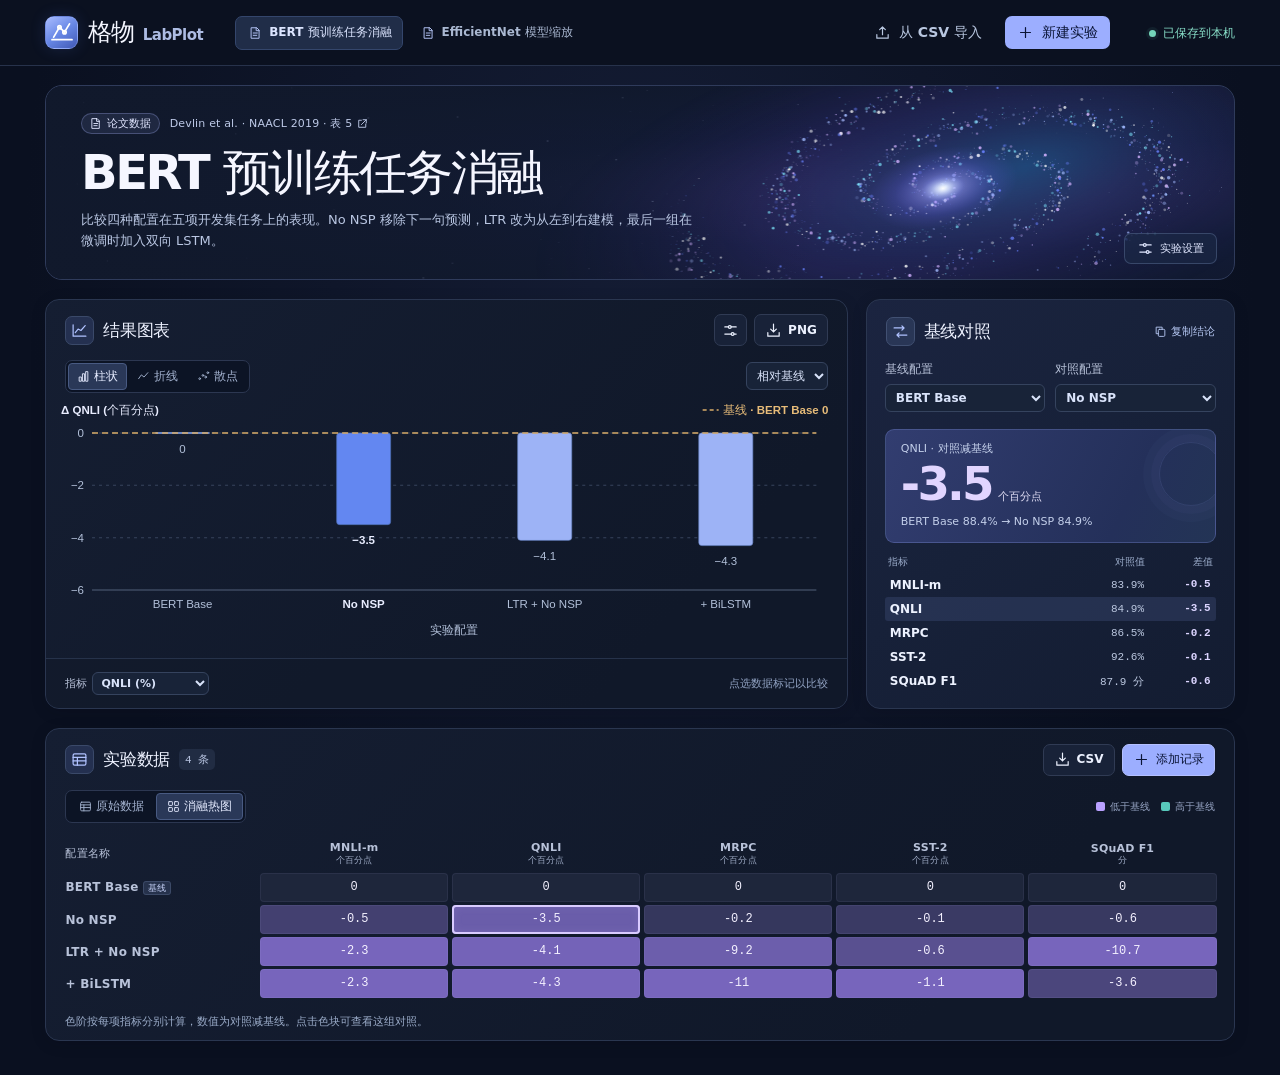
==== LabPlot.html @ ab64131f "build: ship the verified standalone app, preview and Chinese demo guide" ====
<!doctype html>
<html lang="zh-CN">
<head>
  <meta charset="utf-8">
  <meta name="viewport" content="width=device-width, initial-scale=1">
  <meta name="theme-color" content="#f5f7f3">
  <title>格物 LabPlot · 论文实验记录台</title>
  <link rel="icon" href="data:image/svg+xml,%3Csvg xmlns='http://www.w3.org/2000/svg' viewBox='0 0 32 32'%3E%3Crect width='32' height='32' rx='7' fill='%23145243'/%3E%3Cpath d='M6 23l6-10 5 4 8-11' fill='none' stroke='%23d7f0b3' stroke-width='3'/%3E%3C/svg%3E">
  <style>
:root{
  color-scheme:dark;--ink:#edf2ff;--muted:#b8c2d9;--dim:#96a4c3;--line:#303b54;
  --green:#a8bcff;--deep:#647ce0;--pale:#2b3458;--paper:#0a1020;--white:#11192b;--warm:#ddae75;
  --sans:Inter,"PingFang SC","Microsoft YaHei",system-ui,sans-serif;
  --mono:"SFMono-Regular","IBM Plex Mono",Consolas,ui-monospace,monospace;
  font:14px/1.55 var(--sans);color:var(--ink);background:var(--paper);font-synthesis:none
}
*,*::before,*::after{box-sizing:border-box}
body{margin:0}button,input,select,textarea{font:inherit;color:inherit}button,select{cursor:pointer}
button{border:0;background:none}a{color:var(--green);text-underline-offset:3px}button:disabled,select:disabled{cursor:not-allowed;opacity:.5}
button:focus-visible,a:focus-visible,select:focus-visible,input:focus-visible,textarea:focus-visible{outline:3px solid #b9a0ff;outline-offset:2px}
[hidden]{display:none!important}h1,h2,h3,p{margin:0}button,select,a,input{touch-action:manipulation}button{font-weight:560}
svg.ico{width:17px;height:17px;stroke:currentColor;stroke-width:1.7;stroke-linecap:round;stroke-linejoin:round;fill:none;flex:none;display:inline-block}
.sr-only,.skip:not(:focus){position:absolute;width:1px;height:1px;overflow:hidden;clip-path:inset(50%);white-space:nowrap}
.skip:focus{position:fixed;top:10px;left:12px;z-index:20;background:#182238;padding:8px 14px}
.shell{display:grid;grid-template-columns:228px minmax(0,1fr);min-height:100vh}
.sidebar{position:sticky;top:0;height:100vh;height:100dvh;display:flex;flex-direction:column;padding:0 18px 14px;background:#0a1020;border-right:1px solid var(--line);z-index:5}
.brand{min-height:83px;display:flex;gap:11px;align-items:center;padding:0 9px;letter-spacing:-.07em;font-size:25px;font-weight:780}
.brand b{color:#a8bcff;font:560 14px/1 var(--sans);letter-spacing:-.04em;margin-left:3px}
.brand-mark{width:38px;height:38px;display:grid;place-items:center;background:var(--deep);border-radius:11px}
.brand-mark svg{width:30px;height:30px;fill:var(--deep);stroke:#edf0ff;stroke-width:2.1;stroke-linecap:round;stroke-linejoin:round}
.side-heading{margin:31px 9px 13px;display:flex;align-items:center;justify-content:space-between;color:#b8c2d9}
.side-heading h2{font-size:12px;letter-spacing:.1em;font-weight:650}.side-heading span{font:12px var(--mono)}
.new-book,.side-import{height:37px;width:100%;border-radius:7px;display:flex;align-items:center;justify-content:center;gap:8px}
.new-book{color:#fff;background:var(--deep);margin-bottom:17px}.new-book:hover,.primary:hover{background:#9faeff}
#library{display:flex;flex-direction:column;gap:6px;overflow-y:auto;margin-inline:-2px;padding:2px}
.library-item{display:flex;width:100%;align-items:center;text-align:left;padding:10px;gap:9px;border:1px solid transparent;border-radius:8px;min-width:0}
.library-item:hover,.side-import:hover{background:#171f32}.library-item[aria-current=true]{background:#2b3458;border-color:#28354e;color:#edf2ff}
.book-symbol{width:29px;height:32px;border-radius:6px;background:#171f32;display:grid;place-items:center;flex:none;color:#b8c2d9}
.library-item[aria-current=true] .book-symbol{background:#394a78;color:var(--deep)}
.book-label{overflow:hidden;display:block}.book-label b,.book-label small{display:block;white-space:nowrap;overflow:hidden;text-overflow:ellipsis}.book-label b{font-size:13px;font-weight:650}.book-label small{color:#96a4c3;font-size:11px;margin-top:2px}
.side-bottom{margin-top:auto;padding-top:14px}.side-import{justify-content:flex-start;padding-left:10px;color:#b8c2d9}.workspace-info{display:flex;align-items:center;gap:10px;border-top:1px solid #303b54;padding:17px 8px 3px;margin-top:12px}.workspace-info>svg{width:21px;height:21px;color:#b8c2d9}.workspace-info b,.workspace-info small{display:block}.workspace-info b{font-size:12px}.workspace-info small{font-size:11px;color:var(--muted)}
main{min-width:0}.topbar{height:61px;border-bottom:1px solid var(--line);display:flex;align-items:center;justify-content:space-between;padding:0 clamp(20px,3vw,52px);background:#0a1020}
.crumb,.actions,.section-name,.meta,.axis-controls,.legend,#save-status{display:flex;align-items:center;gap:9px}
.crumb{font-size:12px;color:var(--dim)}.crumb strong{font-weight:600;color:#edf2ff}.crumb .slash{color:#96a4c3;margin:0 2px}.crumb .ico{width:15px;height:15px}
#save-status{gap:7px;font-size:12px;color:#88e0c9}.status-dot{width:7px;height:7px;border-radius:50%;background:#88e0c9;box-shadow:0 0 0 3px #394a78}.status-dot.warn{background:#ddae75;box-shadow:0 0 0 3px #343042}
.content{max-width:1560px;margin:0 auto;padding:clamp(24px,3.2vw,48px) clamp(18px,3vw,52px) 40px}
.intro{display:flex;align-items:center;justify-content:space-between;gap:16px;margin:0 0 25px}.intro-text{min-width:0}.meta{gap:7px;min-height:19px;font-size:11px;letter-spacing:.015em;color:var(--muted);flex-wrap:wrap}.meta a{color:#b8c2d9;text-decoration:none;display:inline-flex;gap:4px;align-items:center}.meta a:hover{text-decoration:underline}.meta .ico{width:13px;height:13px}
.meta-badge{display:inline-flex;align-items:center;gap:5px;border:1px solid #303b54;background:#2b3458;border-radius:5px;color:#a8bcff;padding:1px 6px;font-weight:650}
.intro h1,.empty h1{font-size:clamp(28px,3.1vw,44px);line-height:1.18;letter-spacing:-.055em;font-weight:730;margin:11px 0 8px;overflow-wrap:anywhere}
.intro p{font-size:13px;color:var(--muted);line-height:1.65;max-width:830px}
.button,.icon-button{display:inline-flex;align-items:center;justify-content:center;gap:6px;border:1px solid #303b54;background:#182238;border-radius:7px;min-height:35px;padding:6px 12px;line-height:1.25;white-space:nowrap;font-size:13px}
.button:hover,.icon-button:hover{background:#171f32;border-color:#394a78}.button.subtle{background:transparent}.button.small,.icon-button{font-size:12px;min-height:32px;padding:5px 10px}.icon-button{width:33px;padding:4px}.button.primary,.primary{background:var(--deep);color:white;border-color:var(--deep)}.button.primary:hover{background:#9faeff}
.mobile-menu,.scrim{display:none}.analysis-grid{display:grid;grid-template-columns:minmax(0,1.95fr) minmax(255px,.9fr);gap:18px;align-items:stretch}
.card{background:var(--white);border:1px solid var(--line);border-radius:13px;box-shadow:0 2px 4px #00000018;min-width:0;overflow:hidden}
.card-head{min-height:62px;display:flex;align-items:center;justify-content:space-between;padding:14px 19px;gap:12px}.section-name{gap:9px;min-width:0}.section-name h2{font-size:17px;letter-spacing:-.025em;font-weight:680;line-height:1.35;overflow-wrap:anywhere}.section-icon{height:29px;width:29px;display:grid;place-items:center;border:1px solid #303b54;background:#2b3458;border-radius:7px;color:#a8bcff;flex:none}
.actions{gap:7px;flex:none}.plot-toolbar{display:flex;align-items:center;justify-content:space-between;gap:6px;padding:0 19px 6px;flex-wrap:wrap}
.segmented{display:inline-flex;background:#171f32;border:1px solid #303b54;border-radius:7px;padding:2px;gap:1px}.segmented button{display:inline-flex;align-items:center;gap:4px;font-size:12px;color:#b8c2d9;min-height:26px;padding:3px 8px;border-radius:4px;border:1px solid transparent}.segmented .ico{width:13px;height:13px}.segmented [aria-pressed=true]{color:var(--deep);background:#182238;border-color:#303b54;box-shadow:0 1px 2px #080d271a}
select{max-width:100%;min-width:0;background-color:#fff;border:1px solid #303b54;border-radius:6px;padding:5px 6px;font-size:12px;color:#b8c2d9}
.plot{width:100%;padding:0 12px;line-height:0}.plot>svg{max-width:100%;width:100%;height:auto;display:block}.plot [data-row]{cursor:pointer}
.plot-footer{padding:11px 19px;border-top:1px solid #303b54;display:flex;justify-content:space-between;align-items:center;gap:8px;min-height:50px;flex-wrap:wrap}
.axis-controls{flex-wrap:wrap;gap:8px}.axis-controls label{font-size:11px;color:var(--muted);display:inline-flex;gap:5px;align-items:center}.axis-controls select{font-weight:580;font-size:11px;padding:3px 4px;max-width:135px}.legend{color:var(--muted);font-size:11px;overflow-wrap:anywhere;gap:5px}.rule{width:15px;border-top:2px dashed #ddae75;display:inline-block}
.comparison{background:#171f32}.comparison .card-head{padding-bottom:7px}.comparison .section-icon{background:#2b3458;border-color:#303b54}
.compare-body{padding:3px 18px 15px}.pair{display:grid;grid-template-columns:1fr 1fr;gap:10px}.pair label,.field{display:flex;flex-direction:column;gap:5px;font-weight:550;font-size:12px;color:var(--muted)}.pair select{width:100%;font-weight:600}
.readout{margin:17px 0 11px;padding:12px 14px;background:var(--deep);color:#fff;border-radius:9px}.readout .cap{font-size:11px;color:#c4cced}.big-delta{display:flex;align-items:baseline;gap:6px;margin-top:1px;color:#edf0ff;font-variant-numeric:tabular-nums}.big-delta b{font:600 clamp(30px,3vw,44px)/1.12 var(--sans);letter-spacing:-.055em}.big-delta small{color:#edf0ff;font-size:11px}.raw-pair{color:#edf0ff;font-size:11px;margin-top:3px;font-variant-numeric:tabular-nums;overflow-wrap:anywhere}
.score-list{margin:0;padding:0;list-style:none}.score-list button{display:grid;grid-template-columns:minmax(66px,1fr) minmax(25px,.75fr) 49px;align-items:center;gap:8px;width:100%;padding:3px 3px;font-size:11px;text-align:left;line-height:1.35;border-radius:3px}.score-list button:hover,.score-list button[aria-pressed=true]{background:#2b3458}.score-name{overflow:hidden;text-overflow:ellipsis;white-space:nowrap}.score-track{height:4px;background:#171f32;border-radius:3px;overflow:hidden}.score-track span{display:block;height:100%;background:#647ce0;border-radius:3px}.score-val{text-align:right;font-family:var(--mono);font-size:10px}
.data-card{margin-top:19px}.data-card .card-head{min-height:61px}.count{font:11px var(--mono);padding:3px 6px;border-radius:5px;background:#171f32;color:#a8bcff}
.table-scroll{overflow-x:auto;max-height:500px;scrollbar-width:thin}table{width:100%;border-collapse:separate;border-spacing:0;font-size:13px}th,td{text-align:right;white-space:nowrap;border-bottom:1px solid #28354e;padding:8px 12px}th{position:sticky;top:0;z-index:1;background:#171f32;color:#b8c2d9;font-weight:600;font-size:11px;letter-spacing:.02em}th:first-child,td:first-child{padding-left:19px;text-align:left}th:last-child,td:last-child{padding-right:18px;width:78px}td{font-family:var(--mono);font-variant-numeric:tabular-nums}tr.is-selected td{background:#2b3458}tr.is-selected td:first-child{box-shadow:inset 3px 0 #88e0c9}tr:hover td{background:#171f32}tr.is-selected:hover td{background:#2b3458}
.row-select{display:inline-flex;align-items:center;gap:8px;text-align:left;max-width:210px;white-space:normal;overflow-wrap:anywhere;font:620 12px var(--sans);padding:3px 0;line-height:1.5}.row-select .dot{width:8px;height:8px;border-radius:100%;border:1.5px solid #c4cced;flex:none}.is-selected .dot{background:var(--green);border-color:var(--green)}.baseline-tag{font:550 9px var(--sans);border:1px solid #303b54;border-radius:3px;padding:1px 4px;background:#171f32;color:#b8c2d9}
.row-action{height:27px;width:27px;display:inline-grid;place-items:center;border-radius:5px;color:#a8bcff}.row-action:hover{background:#2b3458;color:var(--deep)}.row-action .ico{height:15px;width:15px}.table-help{color:var(--dim);padding:9px 19px;font-size:11px;line-height:1.5}.empty{padding:28px}.empty p{color:var(--muted);margin-bottom:18px}.empty-cell{padding:20px!important;text-align:center!important;font:13px var(--sans);color:var(--muted)}.missing{color:#96a4c3}
.warning,#dialog-error{border-radius:7px;background:#343042;color:#ffd6a2;font-size:13px;padding:9px 12px}.warning{margin-bottom:15px}
dialog{width:min(465px,calc(100% - 28px));padding:0;border:1px solid var(--line);border-radius:13px;background:#182238;color:var(--ink);box-shadow:0 15px 70px #152b2430;max-height:90dvh}dialog::backdrop{background:#020518b8}.dialog-head,.dialog-foot{display:flex;align-items:center;gap:9px;padding:15px 20px}.dialog-head{justify-content:space-between;border-bottom:1px solid #303b54}.dialog-head h2{font-size:19px;letter-spacing:-.03em}.dialog-foot{justify-content:flex-end;border-top:1px solid #303b54;background:#171f32}.dialog-foot .danger{margin-right:auto;color:#ffb1ac;border-color:#6c474c}#dialog-body{padding:18px 20px;display:grid;gap:13px}#dialog-error{margin:0 20px 14px}.field input,.field textarea,.field select{border:1px solid #303b54;border-radius:6px;background:#182238;padding:8px 9px;width:100%;font-size:13px;color:var(--ink)}.field input[type=color]{height:38px;padding:3px}.field textarea{resize:vertical;min-height:65px}.fields{display:grid;grid-template-columns:1fr 1fr;gap:11px}.check{display:flex;align-items:center;gap:7px;font-size:13px}.check input{accent-color:var(--green)}.form-help{font-size:12px;line-height:1.6;color:var(--muted)}.field input[type=file]{width:100%;padding:6px}
.toast{position:fixed;bottom:18px;left:50%;transform:translateX(-50%);z-index:20;border:1px solid #121a2b;background:#121a2b;color:#fff;font-size:13px;border-radius:7px;padding:9px 18px;max-width:90vw;text-align:center;box-shadow:0 4px 18px #172d2026}
@media(min-width:1500px){.shell{grid-template-columns:246px minmax(0,1fr)}.content{padding-top:48px}.compare-body{padding-inline:22px}.sidebar{padding-inline:22px}}
@media(max-width:1150px){.shell{grid-template-columns:198px minmax(0,1fr)}.sidebar{padding-inline:13px}.content{padding-inline:22px}.analysis-grid{gap:12px;grid-template-columns:minmax(0,1.6fr) minmax(230px,1fr)}.card-head{padding-inline:14px}.plot-toolbar,.plot-footer{padding-inline:13px}.compare-body{padding-inline:13px}.intro h1{font-size:34px}.section-name h2{font-size:16px}th,td{padding-inline:8px}}
@media(max-width:950px){.shell{grid-template-columns:1fr}.sidebar{position:fixed;left:0;top:0;width:240px;transform:translateX(-105%);transition:transform .18s}.side-open .sidebar{transform:none}.side-open .scrim{display:block;position:fixed;inset:0;background:#040819aa;z-index:4}.mobile-menu{display:inline-flex}.desk-crumb{display:none!important}.topbar{height:53px}.content{padding-top:24px}}
@media(max-width:680px){.analysis-grid{grid-template-columns:minmax(0,1fr);gap:12px}.content{padding:20px 12px 26px}.topbar{padding:0 13px}.intro{position:relative;display:block;margin-bottom:16px}.intro h1{font-size:29px;margin:9px 0 5px}.intro p{font-size:12px}.intro .subtle{margin-top:8px;min-height:29px;font-size:11px;padding:4px 8px}.intro .subtle .ico{width:13px;height:13px}.meta{font-size:10px}.comparison .card-head{min-height:47px}.compare-body{padding-bottom:13px}.readout{margin:10px 0 7px}.data-card{margin-top:12px}.section-name{gap:6px}.card-head{min-height:53px}.section-name h2{font-size:16px}.data-card .card-head{min-height:53px}.plot{padding-inline:5px}.data-card .actions{gap:4px}.button.small{padding:5px 7px}.table-help{padding-inline:12px}th:first-child,td:first-child{padding-left:12px}th:last-child,td:last-child{padding-right:10px}.table-scroll{max-height:420px}.pair{grid-template-columns:1fr 1fr}.big-delta b{font-size:36px}}
@media(prefers-reduced-motion:reduce){*{transition:none!important;scroll-behavior:auto!important}}
.plot-card{display:flex;flex-direction:column}.plot-footer{margin-top:auto}.plot-hint,.copy-label{font-size:11px;color:var(--muted)}.copy-label{display:inline-flex;align-items:center;gap:4px;padding:5px 0 5px 5px;border-radius:4px}.copy-label .ico{width:13px;height:13px}.copy-label:hover{text-decoration:underline;color:var(--green)}
.score-list button,.score-head{display:grid;grid-template-columns:minmax(68px,1fr) minmax(32px,.65fr) minmax(34px,.5fr);align-items:center;gap:5px}
.score-current,.score-val,.score-head span:not(:first-child){text-align:right}.score-current{color:#b8c2d9;font:10px var(--mono)}.score-head{font-size:10px;color:#96a4c3;margin:6px 3px 3px}
.matrix-toolbar{display:flex;flex-wrap:wrap;gap:9px;align-items:center;justify-content:space-between;padding:0 19px 12px}.matrix-toolbar .segmented button{padding-inline:10px}#matrix-key{display:flex;align-items:center;gap:5px;font-size:10px;color:#96a4c3}#matrix-key i{display:inline-block;width:9px;height:9px;border-radius:2px;background:#b9a0ff}#matrix-key i:nth-child(2){margin-left:6px;background:#57c8bb}
.heatmap{padding:0 13px 4px;border-collapse:separate;border-spacing:4px 3px}.heatmap th,.heatmap td{background:transparent;border:0;padding:0;text-align:center;white-space:nowrap}.heatmap thead th{font-size:11px;line-height:1.25;padding:3px 2px 4px}.heatmap thead small{display:block;font-size:9px;font-weight:450;color:var(--dim)}.heatmap th:first-child,.heatmap tr th[scope=row]{text-align:left;position:static;padding:0 7px 0 2px}.heatmap tbody th{font:590 12px var(--sans);width:17%}.heatmap td:last-child,.heatmap th:last-child{padding:0;width:auto}.heatmap tr:hover td{background:transparent}.heat-cell{display:block;width:100%;min-width:64px;padding:6px 3px;font:530 12px var(--mono);border:1px solid #b4bdff15;border-radius:4px;line-height:1.25;color:#edf2ff}.heat-cell[aria-pressed=true]{outline:2px solid #b9a0ff;outline-offset:-2px}.heat-cell:hover{box-shadow:inset 0 0 0 1px #b9a0ff}.heat-cell:focus-visible{outline:3px solid var(--green)}
@media(max-width:680px){.matrix-toolbar{padding:0 12px 8px}.heatmap{padding:0 8px 3px}.heat-cell{min-width:59px}.score-list button{padding-block:5px}}
/* The notebook navigation and sky are separate from the figure's interactive surface. */
body{background:radial-gradient(ellipse at 50% 22%,#141c34 0%,#0a1020 68%);min-height:100vh}
.brand{color:#f4f6ff;font-weight:750}.brand b{color:#adbce3;font-weight:630;letter-spacing:-.035em}.brand-mark{background:linear-gradient(145deg,#a9bcff,#6686e5 52%,#4159b5);border:1px solid #a5baff52;box-shadow:0 0 16px #557bea2a}.brand-mark svg{stroke:#fff;fill:transparent}
.button.primary,.new-book{background:#9caeff;border-color:#b4c0ff;color:#0b1537;font-weight:680}.button.primary:hover,.new-book:hover{background:#b3bfff;color:#101a37}
.button.subtle{background:#1c2947a8;border-color:#62779d6e;color:#e1e7ff}.button:hover,.icon-button:hover{border-color:#697ba4}.button:focus-visible{outline-color:#c3caff}
.topbar{background:#0a1020;color:#bac6e5}.status-dot{background:#74d4b9;box-shadow:0 0 0 3px #73d6be13}.crumb strong{color:#dce4fa}
.content{max-width:1512px;padding:19px clamp(20px,3.55vw,67px) 34px}
.intro{isolation:isolate;position:relative;overflow:hidden;margin-bottom:19px;min-height:195px;padding:23px clamp(20px,2.7vw,43px);border:1px solid #2f3b5b;border-radius:17px;background:radial-gradient(ellipse at 75% 54%,#202447 1%,#121b36 40%,#10182b 85%);display:flex;align-items:center;gap:12px}
#starfield{position:absolute;inset:0;width:100%;height:100%;pointer-events:none;z-index:-2}
.intro::after{content:"";position:absolute;inset:0;z-index:-1;pointer-events:none;background:linear-gradient(90deg,#11192ce6 0%,#11192ca6 33%,transparent 65%)}
.intro-text{max-width:63%;position:relative}.intro h1{font-size:clamp(32px,3.75vw,56px);letter-spacing:-.05em;line-height:1.12;margin:12px 0 9px;color:#f5f6ff}.intro p{color:#bac7e3;font-size:13px;max-width:620px}.meta{color:#b0bbdf;gap:10px}.meta a{color:#bdc9e7}.meta-badge{background:#7d8dcc22;border-color:#9aa6ea52;color:#e1e6ff;padding:1px 7px;border-radius:20px}.intro .subtle{position:absolute;right:17px;bottom:15px;backdrop-filter:blur(8px);min-height:30px;font-size:11px}
.card{background:linear-gradient(132deg,#151e32,#101829 78%);border-color:#2a3650;border-radius:14px;box-shadow:0 3px 15px #05091724}.card-head{min-height:57px}.section-icon{color:#b0c2ff;background:#243050;border:1px solid #3a4969}.section-name h2{color:#eef2ff;letter-spacing:-.02em}
.segmented{background:#0c1425;border-color:#2c3751}.segmented [aria-pressed=true]{background:#2a3858;color:#e5ebff;border-color:#485a82}.segmented button{color:#a4b3d0}.plot-toolbar select,.axis-controls select,.pair select{background-color:#182338;border-color:#35435e;color:#d9e3fa}.plot-footer{border-color:#26324a;background:#11192a88}.plot-hint{color:#91a2c2}
.plot>svg>rect[width="100%"]{fill:transparent}.plot>svg text{fill:#b2c0d9}.plot>svg text[font-weight="600"],.plot>svg text[font-weight="650"],.plot>svg text[font-weight="700"]{fill:#e9edff}.plot>svg text[fill="#92691e"]{fill:#e7bc79}.plot>svg line[stroke="#dfe8e2"]{stroke:#37435c}.plot>svg line[stroke="#aebdb5"]{stroke:#53617b}.plot>svg line[stroke="#92691e"]{stroke:#d8ac68}
.plot [data-row]:focus-visible{outline:1px solid #b2c3ff}.plot [data-row]:hover{filter:brightness(1.15)}
.comparison{background:linear-gradient(138deg,#1b2440 0%,#172139 46%,#131c31)}.comparison .section-icon{background:#293656;border-color:#415072}.comparison .card-head{padding-bottom:8px}.copy-label{color:#b4c6f1}
.readout{position:relative;background:linear-gradient(115deg,#323d70,#24305a 72%,#233455);border:1px solid #8798e34a;padding:10px 15px 12px;overflow:hidden}.readout .cap,.raw-pair{color:#c3cfea}.big-delta{color:#e1d5ff}.big-delta b{font-size:clamp(38px,3.65vw,55px);font-weight:570;letter-spacing:-.06em}.big-delta small{color:#e1def5}.readout:after{content:"";position:absolute;right:-8px;top:12px;width:64px;height:64px;border:1px solid #858ed727;border-radius:50%;box-shadow:0 0 0 8px #8795e309,0 0 0 16px #8795e308;pointer-events:none}
.score-list button,.score-head{grid-template-columns:minmax(70px,1fr) minmax(43px,.62fr) minmax(40px,.4fr)}.score-list button{padding:4px 5px;font-size:12px}.score-current,.score-val{font-size:11px}.score-current{color:#bcc8e0}.score-val{color:#dcd5ff}.score-list button:hover,.score-list button[aria-pressed=true]{background:#35426985}.score-head{color:#9bacca}
.table-scroll{scrollbar-color:#414f6c transparent}.heatmap,.heatmap tr:hover td{background:transparent}.heatmap thead small{color:#9daac4}.heat-cell{color:#f4f1ff;border-color:#c1c9f412;min-height:29px}.heat-cell[aria-pressed=true]{outline-color:#d9cbff;box-shadow:inset 0 0 10px #d5c6ff22}.heat-cell:hover{box-shadow:inset 0 0 0 1px #c7bdff}.baseline-tag{color:#c8d4fa;background:#26324c;border-color:#3c4a67}.count{background:#212c43;color:#b8c4e1}.table-help{color:#9aabc8}
dialog{background:#151e30;border-color:#364761}dialog .dialog-head,.dialog-foot{border-color:#34415b}.dialog-foot{background:#111b2f}.field input,.field textarea,.field select{color:#e5edff;background:#0e182b}.warning,#dialog-error{color:#ffdeab;background:#403442}
@media(min-width:951px){
 .shell{display:block}.sidebar{position:relative;top:auto;width:100%;height:66px;min-height:66px;display:flex;flex-direction:row;align-items:center;gap:13px;padding:0 170px 0 clamp(22px,3.55vw,67px);border:0;border-bottom:1px solid #27324b;background:#0b1120}
 .brand{min-height:0;padding:0 19px 0 0;flex:none;font-size:24px;gap:10px}.brand-mark{width:33px;height:33px;border-radius:9px}.brand b{font-size:15px}
 .side-heading,.workspace-info{display:none}#library{order:1;display:flex;flex-direction:row;gap:5px;flex:1;min-width:0;overflow-x:auto;scrollbar-width:thin;align-items:center}
 .library-item{width:auto;min-width:max-content;padding:6px 10px;gap:5px;border-radius:7px;color:#aab8d1}.library-item:hover{background:#1c2740}.library-item[aria-current=true]{background:#202d48;border-color:#34466c;color:#dce5ff}.book-symbol,.library-item[aria-current=true] .book-symbol{width:18px;height:20px;color:#b0bff0;background:transparent}.book-symbol .ico{width:14px;height:14px}.book-label b{font-size:12px}.book-label small{display:none}
 .side-bottom{margin:0;padding:0;order:2;flex:none}.new-book{order:3;height:33px;width:auto;flex:none;margin:0;padding:0 12px}.side-import{height:33px;width:auto;padding:0 10px;color:#b9c7e0}.side-import:hover{background:#1b263d}
 .topbar{position:absolute;right:clamp(18px,3.55vw,65px);top:0;height:66px;z-index:6;border:0;padding:0;background:transparent;pointer-events:none}.topbar .crumb{display:none}
 .analysis-grid{grid-template-columns:minmax(0,1.98fr) minmax(270px,.91fr)}
}
@media(max-width:950px){.sidebar{background:#101a2d}.brand b{color:#b8c5ec}.brand{min-height:66px}.side-heading h2{color:#afbcda}.library-item[aria-current=true]{color:#e7edff}.library-item[aria-current=true] .book-symbol{color:#b5c8ff}.content{padding:14px 18px 30px}.intro{min-height:181px}.intro h1{font-size:36px}}
@media(max-width:680px){.content{padding:10px 10px 24px}.intro{padding:18px 13px 39px;min-height:186px;border-radius:13px;margin-bottom:12px}.intro-text{max-width:92%}.intro h1{font-size:clamp(25px,7.2vw,34px)}.intro p{max-width:80%;font-size:11px;line-height:1.6}.intro .meta{gap:6px}.intro .subtle{right:10px;bottom:9px}.intro::after{background:linear-gradient(90deg,#10182be6 2%,#10182b7a 43%,transparent 82%)}.analysis-grid{gap:11px}.topbar{height:48px}.card{border-radius:11px}.raw-pair{font-size:12px}.big-delta b{font-size:38px}.table-help{font-size:11px}}

</style>
</head>
<body>
  <a class="skip" href="#main">跳到实验内容</a>
  <div class="shell">
    <aside class="sidebar" id="sidebar" aria-label="实验册导航">
      <div class="brand"><span class="brand-mark" aria-hidden="true"><svg viewBox="0 0 36 36"><path d="M6 26h24M8 23l7-12 6 6 6-10"/><circle cx="15" cy="11" r="2"/><circle cx="21" cy="17" r="2"/></svg></span><span>格物 <b>LabPlot</b></span></div>
      <div class="side-heading"><h2>我的实验册</h2><span id="book-count"></span></div>
      <button class="new-book" id="new-book"><i data-icon="plus"></i>新建实验</button>
      <nav id="library" aria-label="实验列表"></nav>
      <div class="side-bottom">
        <button class="side-import" id="import-book"><i data-icon="upload"></i>从 CSV 导入</button>
        <div class="workspace-info"><i data-icon="drive"></i><div><b>本地工作区</b><small>数据存储在当前浏览器</small></div></div>
      </div>
    </aside>
    <button class="scrim" id="scrim" aria-label="关闭实验册" hidden></button>
    <main id="main">
      <header class="topbar">
        <div class="crumb"><button id="menu" class="icon-button mobile-menu" aria-label="打开实验册" aria-controls="sidebar" aria-expanded="false"><i data-icon="menu"></i></button><i class="desk-crumb" data-icon="notebook"></i><span>实验册</span><span class="slash">/</span><strong>实验工作台</strong></div>
        <div id="save-status" role="status"></div>
      </header>
      <div class="content">
        <div id="warning" class="warning" role="alert" hidden></div>
        <section id="workspace" aria-label="当前实验">
          <div class="intro">
            <canvas id="starfield" aria-hidden="true"></canvas>
            <div class="intro-text"><div class="meta" id="meta"></div><h1 id="title"></h1><p id="description"></p></div>
            <button id="edit-book" class="button subtle"><i data-icon="sliders"></i>实验设置</button>
          </div>
          <div class="analysis-grid">
            <section class="plot-card card" aria-labelledby="plot-title">
              <header class="card-head"><div class="section-name"><span class="section-icon"><i data-icon="chart"></i></span><h2 id="plot-title">结果图表</h2></div>
                <div class="actions"><button class="icon-button" id="style-chart" title="图表样式" aria-label="图表样式"><i data-icon="sliders"></i></button><button class="button small" id="png"><i data-icon="download"></i>PNG</button></div>
              </header>
              <div class="plot-toolbar">
                <div class="segmented" role="group" aria-label="图表类型"><button data-type="bar"><i data-icon="bars"></i>柱状</button><button data-type="line"><i data-icon="line"></i>折线</button><button data-type="scatter"><i data-icon="scatter"></i>散点</button></div>
                <label class="select-wrap"><span class="sr-only">数据显示</span><select id="mode"><option value="delta">相对基线</option><option value="raw">原始数值</option></select></label>
              </div>
              <div class="plot" id="plot" aria-label="交互图表"></div>
              <div class="plot-footer"><div class="axis-controls"><label id="x-wrap" hidden>X 轴 <select id="x-axis"></select></label><label><span id="y-caption">指标</span> <select id="y-axis"></select></label></div><span class="plot-hint">点选数据标记以比较</span></div>
            </section>
            <section class="comparison card" aria-labelledby="comparison-title">
              <header class="card-head"><div class="section-name"><span class="section-icon"><i data-icon="compare"></i></span><h2 id="comparison-title">基线对照</h2></div><button class="copy-label" id="copy-result" title="复制当前指标的对照描述"><i data-icon="copy"></i>复制结论</button></header>
              <div class="compare-body">
                <div class="pair"><label>基线配置<select id="baseline"></select></label><label>对照配置<select id="selected"></select></label></div>
                <div id="comparison-readout" aria-live="polite"></div>
              </div>
            </section>
          </div>
          <section class="data-card card" aria-labelledby="table-title">
            <header class="card-head"><div class="section-name"><span class="section-icon"><i data-icon="table"></i></span><h2 id="table-title">实验数据</h2><span id="table-count" class="count"></span></div><div class="actions"><button class="button small" id="csv"><i data-icon="download"></i>CSV</button><button class="button small primary" id="add-row"><i data-icon="plus"></i>添加记录</button></div></header>
            <div class="matrix-toolbar"><div class="segmented" role="group" aria-label="数据视图"><button data-view="table"><i data-icon="table"></i>原始数据</button><button data-view="heat"><i data-icon="heat"></i>消融热图</button></div><span id="matrix-key" hidden><i></i>低于基线 <i></i>高于基线</span></div>
            <div id="raw-table" class="table-scroll"><table><thead id="thead"></thead><tbody id="tbody"></tbody></table></div>
            <div id="heat-table" class="table-scroll" hidden></div>
            <p class="table-help" id="table-help"></p>
          </section>
        </section>
        <section id="empty-library" class="card empty" hidden><h1>新建第一份实验记录</h1><p>给实验命名并设置指标，或从已有的 CSV 表格开始。</p><button class="button primary" id="first-book">新建实验</button></section>
      </div>
    </main>
  </div>
  <dialog id="dialog"><form id="dialog-form"><header class="dialog-head"><h2 id="dialog-title"></h2><button class="icon-button" type="button" data-close aria-label="关闭"><i data-icon="close"></i></button></header><div id="dialog-body"></div><p id="dialog-error" role="alert" hidden></p><footer class="dialog-foot"><button class="button" type="button" data-close>取消</button><button id="dialog-submit" class="button primary" type="submit">保存</button></footer></form></dialog>
  <div class="toast" id="toast" role="status" hidden></div>
  <noscript>请启用 JavaScript 以编辑数据、绘图和保存实验。</noscript>
<script>
/* Shared by the offline page and the Node test suite. */
(() => {
  'use strict';

  let sequence = 0;

  function uid() {
    if (globalThis.crypto?.randomUUID) return globalThis.crypto.randomUUID();
    sequence += 1;
    return 'lab-' + Date.now().toString(36) + '-' + sequence.toString(36) + '-' + Math.random().toString(36).slice(2, 10);
  }

  function experiment(id, title, columns, chart = {}) {
    return {
      id, title, description: '', columns, rows: [], baseline: '', selected: '',
      chart: {
        x: 0, y: 1, type: 'scatter', mode: 'raw',
        color: '#6387f1', grid: true, showValues: true, title: '', ...chart
      },
      source: null, modified: false
    };
  }

  function blank(title = '未命名实验') {
    return experiment(uid(), title, [{ name: '指标 X', unit: '' }, { name: '指标 Y', unit: '' }]);
  }

  function row(label = '', values = []) {
    return { id: uid(), label: String(label), values: values.map(value => String(value ?? '')) };
  }

  function samples() {
    const bert = experiment('bert', 'BERT 预训练任务消融', [
      { name: 'MNLI-m', unit: '%' }, { name: 'QNLI', unit: '%' },
      { name: 'MRPC', unit: '%' }, { name: 'SST-2', unit: '%' }, { name: 'SQuAD F1', unit: '分' }
    ], { type: 'bar', mode: 'delta' });
    bert.description = '比较四种配置在五项开发集任务上的表现。No NSP 移除下一句预测，LTR 改为从左到右建模，最后一组在微调时加入双向 LSTM。';
    bert.rows = [
      ['bert-base', 'BERT Base', '84.4', '88.4', '86.7', '92.7', '88.5'],
      ['no-nsp', 'No NSP', '83.9', '84.9', '86.5', '92.6', '87.9'],
      ['ltr', 'LTR + No NSP', '82.1', '84.3', '77.5', '92.1', '77.8'],
      ['bilstm', '+ BiLSTM', '82.1', '84.1', '75.7', '91.6', '84.9']
    ].map(([id, label, ...values]) => ({ id, label, values }));
    bert.baseline = 'bert-base';
    bert.selected = 'no-nsp';
    bert.source = { label: 'Devlin et al. · NAACL 2019 · 表 5', url: 'https://aclanthology.org/N19-1423.pdf#page=8' };

    const efficient = experiment('efficientnet', 'EfficientNet 模型缩放', [
      { name: '参数量', unit: 'M' }, { name: 'FLOPs', unit: 'B' },
      { name: 'Top-1', unit: '%' }, { name: 'Top-5', unit: '%' }
    ], { x: 0, y: 2 });
    efficient.description = '比较 EfficientNet B0–B7 在 ImageNet 上的准确率、参数量和计算量。M 表示百万参数，B 表示十亿次浮点运算。';
    efficient.rows = [
      ['5.3', '0.39', '76.3', '93.2'], ['7.8', '0.70', '78.8', '94.4'],
      ['9.2', '1.0', '79.8', '94.9'], ['12', '1.8', '81.1', '95.5'],
      ['19', '4.2', '82.6', '96.3'], ['30', '9.9', '83.3', '96.7'],
      ['43', '19', '84.0', '96.9'], ['66', '37', '84.4', '97.1']
    ].map((values, index) => ({ id: 'b' + index, label: 'B' + index, values }));
    efficient.baseline = 'b0';
    efficient.selected = 'b7';
    efficient.source = { label: 'Tan & Le · ICML 2019 · 表 2', url: 'https://proceedings.mlr.press/v97/tan19a/tan19a.pdf#page=6' };
    return [bert, efficient];
  }

  const decimal = /^[+-]?(?:\d+(?:\.\d*)?|\.\d+)(?:e[+-]?\d+)?$/i;

  function number(raw) {
    if (typeof raw === 'number') return Number.isFinite(raw) ? raw : null;
    if (typeof raw !== 'string') return null;
    const text = raw.trim();
    if (!decimal.test(text)) return null;
    const value = Number(text);
    return Number.isFinite(value) ? value : null;
  }

  function fmt(raw) {
    const value = number(raw);
    if (value === null) return '—';
    if (typeof raw === 'string' || Number.isInteger(value)) return String(value);
    // Only snap to a shorter decimal when it is within rounding noise of the original.
    const rounded = Number(value.toPrecision(12));
    const tolerance = Math.abs(value) * (512 * Number.EPSILON);
    return String(Math.abs(rounded - value) <= tolerance ? rounded : value);
  }

  function deltaUnit(unit) {
    return ['%', '％', '百分比'].includes(unit) ? '个百分点' : unit;
  }

  function difference(left, right) {
    const a = number(left), b = number(right);
    if (a === null || b === null) return null;
    if (a === b) return 0;
    // Align the two decimal measurements before subtracting close scores.
    function decimalParts(value) {
      const [mantissa, exponent = '0'] = String(value).split('e');
      const [integer, fraction = ''] = mantissa.split('.');
      return { digits: BigInt(integer + fraction), power: Number(exponent) - fraction.length };
    }
    const l = decimalParts(a), r = decimalParts(b), power = Math.min(l.power, r.power);
    const digits = l.digits * 10n ** BigInt(l.power - power) - r.digits * 10n ** BigInt(r.power - power);
    return number(String(digits) + 'e' + String(power));
  }

  function compare(exp, selectedId, baselineId) {
    const selected = exp.rows.find(item => item.id === selectedId);
    const baseline = exp.rows.find(item => item.id === baselineId);
    const forAxis = axis => difference(selected?.values[axis], baseline?.values[axis]);
    return { dx: forAxis(exp.chart.x), dy: forAxis(exp.chart.y) };
  }

  function points(exp) {
    const result = [];
    for (const { id, label, values } of exp.rows) {
      const x = number(values[exp.chart.x]);
      const y = number(values[exp.chart.y]);
      if (x !== null && y !== null) result.push({ id, label, x, y });
    }
    return result;
  }

  const headerPunctuation = /[\\[\]()（）]/g;
  const escapedHeaderPunctuation = /\\([\\[\]()（）])/g;

  function columnHeader(column) {
    const escape = value => value.replace(headerPunctuation, '\\$&');
    const name = escape(column.name);
    return column.unit ? name + ' [' + escape(column.unit) + ']' : name;
  }

  function parseColumn(input) {
    const text = input.trim();
    const unescape = value => value.trim().replace(escapedHeaderPunctuation, '$1');
    const closing = text.slice(-1);
    const opening = { ']': '[', ')': '(', '）': '（' }[closing];
    if (opening) {
      const starts = [];
      for (let i = 0; i < text.length; i += 1) {
        if (text[i] === '\\') {
          i += 1;
        } else if (text[i] === opening) {
          starts.push(i);
        } else if (text[i] === closing && starts.length) {
          const start = starts.pop();
          if (i === text.length - 1) {
            return { name: unescape(text.slice(0, start)), unit: unescape(text.slice(start + 1, i)) };
          }
        }
      }
    }
    return { name: unescape(text), unit: '' };
  }

  // Quoting alone does not stop spreadsheet software from interpreting textual cells as formulas.
  const formulaPrefix = /^(?:[\t\r\n]|\s*[=+@\-＝＋＠－])/u;

  function protectText(value) {
    return value.startsWith("'") || formulaPrefix.test(value) ? "'" + value : value;
  }

  function unprotectText(value) {
    if (value.startsWith("'")) {
      const rest = value.slice(1);
      if (rest.startsWith("'") || formulaPrefix.test(rest)) return rest;
    }
    return value;
  }

  function quoteCSV(value) {
    return /[",\r\n]/.test(value) ? '"' + value.replace(/"/g, '""') + '"' : value;
  }

  function csv(exp) {
    const headers = ['配置名称', ...exp.columns.map(column => protectText(columnHeader(column)))];
    const records = [headers];
    for (const { label, values } of exp.rows) {
      const cells = values.map(value => value.trim() && number(value) === null ? protectText(value) : value);
      records.push([protectText(label), ...cells]);
    }
    return '\uFEFF' + records.map(fields => fields.map(quoteCSV).join(',')).join('\r\n') + '\r\n';
  }

  function readCSV(input) {
    const text = input.replace(/^\uFEFF/, '');
    const records = [];
    let fields = [], field = '', quoted = false, closedQuote = false;
    let line = 1, startLine = 1;

    function finishRecord() {
      if (fields.length || field.trim() || closedQuote) {
        fields.push(field);
        records.push({ fields, line: startLine });
      }
      fields = [];
      field = '';
      closedQuote = false;
    }

    for (let i = 0; i < text.length; i += 1) {
      const char = text[i];
      if (quoted) {
        if (char === '"' && text[i + 1] === '"') {
          field += '"';
          i += 1;
        } else if (char === '"') {
          quoted = false;
          closedQuote = true;
        } else {
          field += char;
          if (char === '\n' || (char === '\r' && text[i + 1] !== '\n')) line += 1;
        }
      } else if (char === ',') {
        fields.push(field);
        field = '';
        closedQuote = false;
      } else if (char === '\n' || char === '\r') {
        finishRecord();
        if (char === '\r' && text[i + 1] === '\n') i += 1;
        line += 1;
        startLine = line;
      } else if (closedQuote) {
        throw new Error('第 ' + line + ' 行的结束引号后应接逗号或换行。');
      } else if (char === '"') {
        if (field.length) throw new Error('第 ' + line + ' 行的文本引号应位于字段开头。');
        quoted = true;
      } else {
        field += char;
      }
    }
    if (quoted) throw new Error('第 ' + startLine + ' 行起的字段缺少结束引号。');
    finishRecord();
    return records;
  }

  function fromCSV(text, title = '导入的实验') {
    if (typeof text !== 'string') throw new Error('请选择 UTF-8 编码的 CSV 文本文件。');
    const [header, ...records] = readCSV(text);
    if (!header || header.fields.length < 3 || !header.fields[0].trim()) {
      throw new Error('表头首列需填写配置名称，其后至少需要两列数值指标。');
    }
    const columns = header.fields.slice(1).map((value, index) => {
      const column = parseColumn(unprotectText(value));
      if (!column.name) throw new Error('表头第 ' + (index + 2) + ' 列缺少指标名称。');
      return column;
    });
    const rows = records.map(({ fields, line }) => {
      if (fields.length !== header.fields.length) {
        throw new Error('第 ' + line + ' 行有 ' + fields.length + ' 列，表头要求 ' + header.fields.length + ' 列。');
      }
      const values = fields.slice(1);
      values.forEach((value, index) => {
        if (value.trim() && number(value) === null) {
          throw new Error('第 ' + line + ' 行「' + columns[index].name + '」请填写有限的十进制数或留空。');
        }
      });
      return row(unprotectText(fields[0]), values);
    });
    const imported = experiment(uid(), title, columns);
    imported.rows = rows;
    imported.baseline = rows[0]?.id ?? '';
    imported.selected = (rows[1] ?? rows[0])?.id ?? '';
    imported.modified = true;
    return imported;
  }

  const isObject = value => value !== null && typeof value === 'object' && !Array.isArray(value);
  const isString = value => typeof value === 'string';
  const isId = value => isString(value) && value.trim().length > 0;

  function validSource(source) {
    if (source === null) return true;
    if (!isObject(source) || !isString(source.label) || !isString(source.url)) return false;
    try {
      const url = new URL(source.url);
      return url.protocol === 'http:' || url.protocol === 'https:';
    } catch {
      return false;
    }
  }

  function validExperiment(exp) {
    if (!isObject(exp) || !isId(exp.id) || !isString(exp.title) || !isString(exp.description) ||
        typeof exp.modified !== 'boolean' || !validSource(exp.source)) return false;
    if (!Array.isArray(exp.columns) || exp.columns.length < 2) return false;
    for (const column of exp.columns) {
      if (!isObject(column) || !isString(column.name) || !isString(column.unit)) return false;
    }
    const chart = exp.chart;
    const validAxis = index => Number.isInteger(index) && index >= 0 && index < exp.columns.length;
    if (!isObject(chart) || !validAxis(chart.x) || !validAxis(chart.y) ||
        !['bar', 'scatter', 'line'].includes(chart.type) || !['raw', 'delta'].includes(chart.mode) ||
        !isString(chart.color) || !/^#[\da-f]{6}$/i.test(chart.color) || !isString(chart.title) ||
        typeof chart.grid !== 'boolean' || typeof chart.showValues !== 'boolean') return false;
    if (!Array.isArray(exp.rows)) return false;
    const ids = new Set();
    for (const item of exp.rows) {
      if (!isObject(item) || !isId(item.id) || ids.has(item.id) || !isString(item.label) ||
          !Array.isArray(item.values) || item.values.length !== exp.columns.length) return false;
      for (const value of item.values) {
        if (!isString(value)) return false;
      }
      ids.add(item.id);
    }
    return [exp.baseline, exp.selected].every(id => id === '' || ids.has(id));
  }

  function validBook(book) {
    if (!isObject(book) || book.version !== 1 || !Array.isArray(book.experiments)) return false;
    const ids = new Set();
    for (const exp of book.experiments) {
      if (!validExperiment(exp) || ids.has(exp.id)) return false;
      ids.add(exp.id);
    }
    return true;
  }

  const api = { uid, samples, blank, row, number, fmt, deltaUnit, difference, compare, points, parseColumn, columnHeader, csv, fromCSV, validBook };
  globalThis.LabModel = api;
  if (typeof module !== 'undefined' && module.exports) module.exports = api;
})();

</script>
<script>
/* Offline SVG and PNG rendering for the experiment notebook. */
(() => {
  'use strict';

  const FONT = "Inter, -apple-system, BlinkMacSystemFont, 'Helvetica Neue', 'PingFang SC', 'Microsoft YaHei', sans-serif";
  const INK = '#293d35';
  const MUTED = '#62746c';
  const AXIS = '#aebdb5';
  const GRID = '#dfe8e2';
  const OCHRE = '#92691e';
  const DEFAULT_COLOR = '#147859';
  const TYPES = { bar: '柱状图', line: '折线图', scatter: '散点图' };
  const finite = Number.isFinite;
  const compact = value => Number(value.toFixed(2));

  function escapeXML(value) {
    return String(value ?? '')
      .replace(/[\u0000-\u0008\u000B\u000C\u000E-\u001F\uD800-\uDFFF\uFFFE\uFFFF]/gu, '\uFFFD')
      .replace(/&/g, '&amp;').replace(/</g, '&lt;').replace(/>/g, '&gt;')
      .replace(/"/g, '&quot;').replace(/'/g, '&apos;');
  }

  function characterWidth(ch) {
    if (/\p{Mark}/u.test(ch)) return 0;
    if (/[^\u0000-\u024f]/u.test(ch)) return 1;
    if (/\s/.test(ch)) return 0.3;
    if (/[ilI1.,:;'|!]/.test(ch)) return 0.34;
    if (/[MW@mw]/.test(ch)) return 0.85;
    return 0.59;
  }

  function textWidth(value, fontSize) {
    let width = 0;
    for (const ch of String(value)) width += characterWidth(ch) * fontSize;
    return width;
  }

  function shorten(value, available, fontSize) {
    const str = String(value).replace(/\s+/g, ' ').trim();
    if (textWidth(str, fontSize) <= available) return str;
    let result = '', used = fontSize;
    for (const ch of str) {
      used += characterWidth(ch) * fontSize;
      if (used > available) break;
      result += ch;
    }
    return result + '…';
  }

  function wrapText(value, available, fontSize) {
    const result = [];
    for (const paragraph of String(value).split(/\r?\n/)) {
      let line = '', used = 0;
      for (const chunk of paragraph.match(/\s+|[A-Za-z0-9]+|[^\sA-Za-z0-9]/gu) || []) {
        const width = textWidth(chunk, fontSize);
        if (line && used + width > available) {
          result.push(line.trimEnd());
          line = ''; used = 0;
        }
        if (!line && /^\s+$/.test(chunk)) continue;
        if (width <= available) {
          line += chunk; used += width;
        } else {
          for (const ch of chunk) {
            const advance = characterWidth(ch) * fontSize;
            if (line && used + advance > available) {
              result.push(line); line = ''; used = 0;
            }
            line += ch; used += advance;
          }
        }
      }
      result.push(line.trimEnd());
    }
    return result;
  }

  function textAt(x, y, content, size = 11, fill = MUTED, anchor = 'start', weight = 450) {
    return `<text x="${compact(x)}" y="${compact(y)}" font-size="${size}" font-weight="${weight}" text-anchor="${anchor}" fill="${fill}">${escapeXML(content)}</text>`;
  }

  function rule(x1, y1, x2, y2, stroke, extra = '') {
    return `<line x1="${compact(x1)}" y1="${compact(y1)}" x2="${compact(x2)}" y2="${compact(y2)}" stroke="${stroke}" ${extra}/>`;
  }

  function palette(value) {
    let hex = String(value || '');
    if (/^#[a-f0-9]{3}$/i.test(hex)) hex = '#' + [...hex.slice(1)].map(ch => ch + ch).join('');
    return /^#[a-f0-9]{6}$/i.test(hex) ? hex.toLowerCase() : DEFAULT_COLOR;
  }

  function mix(color, other, amount) {
    return '#' + [1, 3, 5].map(i => {
      const a = parseInt(color.slice(i, i + 2), 16), b = parseInt(other.slice(i, i + 2), 16);
      return Math.round(a * (1 - amount) + b * amount).toString(16).padStart(2, '0');
    }).join('');
  }

  function numberLabel(value, precision = 6) {
    if (value === 0) return '0';
    const magnitude = Math.abs(value);
    if (magnitude < 0.001 || magnitude >= 1e6) {
      const [mantissa, exponent] = value.toExponential(precision - 1).split('e');
      return `${Number(mantissa)}e${Number(exponent)}`.replace(/-/g, '−');
    }
    return String(Number(value.toPrecision(precision))).replace(/-/g, '−');
  }

  // Work in units near the data's magnitude so spans crossing ±1e308 stay finite.
  function scaleFor(values, tickCount, includeZero) {
    let low = includeZero ? 0 : Infinity, high = includeZero ? 0 : -Infinity;
    for (const v of values) if (finite(v)) { low = Math.min(low, v); high = Math.max(high, v); }
    const magnitude = Math.max(Math.abs(low), Math.abs(high));
    const unit = magnitude === 0 ? 1 : Math.pow(10, Math.floor(Math.log10(magnitude))) || Number.MIN_VALUE;
    low /= unit; high /= unit;
    const minStep = Number.MIN_VALUE / unit;
    if (high === low) {
      const pad = low === 0 ? 1 : Math.max(Math.abs(low) * 0.08, minStep);
      if (!includeZero || low < 0) low -= pad;
      if (!includeZero || high >= 0) high += pad;
    } else if (!includeZero) {
      // Keep measured points away from the frame while preserving tight metric ranges.
      const pad = (high - low) * 0.035;
      low -= pad; high += pad;
    }
    const rough = Math.max((high - low) / tickCount, minStep, Number.EPSILON * Math.max(Math.abs(low), Math.abs(high)) * 4);
    const power = 10 ** Math.floor(Math.log10(rough));
    const multiple = rough / power;
    const nice = [1, 2, 2.5, 5, 10].find(n => n >= multiple - 1e-9) || 10;
    const step = nice * power;
    let first = Math.floor(low / step + 1e-9), last = Math.ceil(high / step - 1e-9);
    if (first === last) { first--; last++; }
    const lower = first * step, upper = last * step;
    const ticks = [];
    for (let i = 0; i <= last - first; i++) {
      const scaled = (first + i) * step, value = scaled * unit;
      if (!finite(value)) continue;
      const precision = Math.min(17, Math.max(5, Math.ceil(Math.log10(Math.abs(scaled) / step || 1)) + 2));
      ticks.push({ fraction: (scaled - lower) / (upper - lower), label: numberLabel(value, precision), zero: scaled === 0 });
    }
    return { ticks, fraction: value => Math.max(0, Math.min(1, (value / unit - lower) / (upper - lower))) };
  }

  function normalize(options) {
    const o = options || {};
    const type = Object.hasOwn(TYPES, o.type) ? o.type : 'bar';
    const mode = o.mode === 'delta' ? 'delta' : 'raw';
    let yLabel = String(o.yLabel || 'Y 指标');
    if (mode === 'delta') yLabel = yLabel.replace(/[%％]|百分比/g, '百分点');
    const source = String(o.source || '').trim();
    const points = (Array.isArray(o.points) ? o.points : []).map((p, i) => ({
      id: String(p?.id ?? i), label: String(p?.label || `记录 ${i + 1}`),
      x: p?.x, y: p?.y, index: i,
    }));
    const baselineId = o.baselineId == null ? null : String(o.baselineId);
    const baselineLabel = String(o.baselineLabel || points.find(p => p.id === baselineId)?.label || '');
    return {
      type, mode, points, baselineId, baselineLabel, yLabel, source,
      xLabel: String(o.xLabel || (type === 'scatter' ? 'X 指标' : '实验配置')),
      selectedId: o.selectedId == null ? null : String(o.selectedId),
      baselineY: finite(o.baselineY) ? o.baselineY : null,
      color: palette(o.color), title: String(o.title || '实验指标对比'),
      grid: o.grid !== false, showValues: Boolean(o.showValues),
    };
  }

  function valueLabel(o, value) {
    return (o.mode === 'delta' && value > 0 ? '+' : '') + numberLabel(value);
  }

  function baselineText(o) {
    if (o.baselineY === null && !o.baselineLabel) return '';
    const name = o.baselineLabel ? `基线 · ${o.baselineLabel}` : '基线';
    return o.baselineY === null ? `${name}（缺测）` : `${name}  ${valueLabel(o, o.baselineY)}`;
  }

  function categoryLabels(o, box, slot, font) {
    const n = o.points.length;
    let widest = 0;
    for (const p of o.points) widest = Math.max(widest, Math.min(82, textWidth(p.label, font)));
    const stride = Math.max(1, Math.ceil((widest + 12) / slot));
    const budget = Math.min(92, slot * stride - 7);
    const selected = o.points.findIndex(p => p.id === o.selectedId);
    const indices = new Set([selected, 0, n - 1]);
    for (let i = 0; i < n; i += stride) indices.add(i);
    const occupied = [], output = [];
    for (const i of indices) {
      if (i < 0) continue;
      const x = box.left + (i + 0.5) * slot;
      const label = shorten(o.points[i].label, budget, font);
      const width = textWidth(label, font);
      const center = Math.max(width / 2 + 3, Math.min(box.width - width / 2 - 3, x));
      const a = center - width / 2 - 2, b = center + width / 2 + 2;
      if (occupied.some(r => a < r[1] && b > r[0])) continue;
      occupied.push([a, b]);
      output.push(textAt(center, box.bottom + 18, label, font, i === selected ? INK : MUTED, 'middle', i === selected ? 650 : 450));
    }
    return output.join('');
  }

  function valueLabels(o, plotted, box, font, labelColor) {
    const occupied = [], output = [];
    const priority = p => p.id === o.selectedId ? 0 : p.id === o.baselineId ? 1 : 2;
    const ordered = [...plotted].sort((a, b) => priority(a) - priority(b));
    for (const p of ordered) {
      const value = valueLabel(o, p.y), width = textWidth(value, font) + 6;
      const up = { x: p.cx, y: p.cy - 8 }, down = { x: p.cx, y: p.cy + font + 8 };
      const axisSide = o.type === 'bar' && p.y < 0 ? [down, up] : [up, down];
      const candidates = o.type === 'bar' ? axisSide : [...axisSide, { x: p.cx + 11 + width / 2, y: p.cy + 4 }, { x: p.cx - 11 - width / 2, y: p.cy + 4 }];
      for (const position of candidates) {
        const x = Math.max(box.left + width / 2, Math.min(box.right - width / 2, position.x));
        const y = position.y;
        if (y - font < box.top - 10 || y > box.bottom + 3) continue;
        const rect = { l: x - width / 2, r: x + width / 2, t: y - font, b: y + 3 };
        if (occupied.some(b => rect.l < b.r && rect.r > b.l && rect.t < b.b && rect.b > b.t)) continue;
        occupied.push(rect);
        output.push(textAt(x, y, value, font, p.id === o.selectedId ? labelColor : MUTED, 'middle', p.id === o.selectedId ? 700 : 500));
        break;
      }
    }
    return `<g pointer-events="none">${output.join('')}</g>`;
  }

  function emptyPlot(o, width, height) {
    const x = width / 2, y = height / 2 - 15;
    let help = o.type === 'scatter' ? '请在同一条记录中填写 X、Y 指标。' : '请在记录中填写所选 Y 指标的数值。';
    if (o.mode === 'delta' && o.baselineY === null) help = '请设置有 Y 指标数值的基线记录。';
    return `<g aria-hidden="true" fill="none" stroke="#a9bdb2" stroke-width="1.7" stroke-linecap="round">${rule(x - 13, y + 4, x + 13, y + 4, '#a9bdb2')}${rule(x - 8, y, x - 8, y - 7, '#a9bdb2')}${rule(x, y, x, y - 14, '#87a696')}${rule(x + 8, y, x + 8, y - 10, '#a9bdb2')}</g>` +
      textAt(x, y + 29, '暂无可绘制的数据', 14, INK, 'middle', 650) + textAt(x, y + 51, help, 11, MUTED, 'middle');
  }

  function plot(o, width, height, report = false) {
    const valid = o.points.filter(p => finite(p.y) && (o.type !== 'scatter' || finite(p.x)));
    if (!valid.length) return emptyPlot(o, width, height);
    const compactLayout = width < 440;
    const font = compactLayout ? 10 : 11.5;
    const yValues = valid.map(p => p.y);
    if (o.baselineY !== null) yValues.push(o.baselineY);
    const sy = scaleFor(yValues, height < 206 ? 3 : height < 285 ? 4 : 5, o.type === 'bar');
    let tickWidth = 12;
    for (const tick of sy.ticks) tickWidth = Math.max(tickWidth, textWidth(tick.label, font));
    const box = {
      width, left: Math.min(Math.ceil(tickWidth) + 15, width * 0.55), right: width - (compactLayout ? 12 : 18),
      top: height < 180 ? 28 : 34, bottom: height - (height < 180 ? 43 : 51),
    };
    const plotWidth = box.right - box.left, plotHeight = box.bottom - box.top;
    const yAt = fraction => box.bottom - fraction * plotHeight;
    const xAt = fraction => box.left + fraction * plotWidth;
    const sx = o.type === 'scatter' ? scaleFor(valid.map(p => p.x), width < 400 ? 3 : width < 680 ? 6 : 8, false) : null;
    const slot = plotWidth / o.points.length;
    const plotted = valid.map(p => ({ ...p, cx: sx ? xAt(sx.fraction(p.x)) : box.left + (p.index + 0.5) * slot, cy: yAt(sy.fraction(p.y)) }));
    const parts = [], baseline = baselineText(o);
    const headerY = height < 180 ? 12 : 15;
    let yTitleBudget = width - 14;
    if (baseline && !report) {
      const cap = Math.min(180, width * 0.40), caption = shorten(baseline, cap - 21, font);
      const captionWidth = textWidth(caption, font), end = width - 6, start = end - captionWidth;
      if (o.baselineY !== null) parts.push(rule(start - 21, headerY - 4, start - 5, headerY - 4, OCHRE, 'stroke-dasharray="4 3" stroke-width="1.35"'));
      parts.push(textAt(end, headerY, caption, font, OCHRE, 'end', 550));
      yTitleBudget = start - 29;
    }
    parts.push(textAt(3, headerY, shorten(o.yLabel, yTitleBudget, font), font, INK, 'start', 600));
    for (const tick of sy.ticks) {
      const y = yAt(tick.fraction);
      if (o.grid && tick.fraction > 0.00001) parts.push(rule(box.left, y, box.right, y, GRID, 'stroke-width="1" stroke-dasharray="3 4"'));
      parts.push(textAt(box.left - 8, y + font * 0.34, tick.label, font, MUTED, 'end'));
    }
    if (sx) {
      for (const tick of sx.ticks) {
        const x = xAt(tick.fraction), widthOfText = textWidth(tick.label, font);
        if (o.grid && tick.fraction > 0 && tick.fraction < 1) parts.push(rule(x, box.top, x, box.bottom, GRID, 'stroke-width="0.8" stroke-dasharray="3 4"'));
        parts.push(rule(x, box.bottom, x, box.bottom + 4, AXIS), textAt(Math.min(width - widthOfText / 2 - 2, Math.max(widthOfText / 2 + 2, x)), box.bottom + 18, tick.label, font, MUTED, 'middle'));
      }
    } else {
      parts.push(categoryLabels(o, box, slot, font));
    }
    parts.push(rule(box.left, box.bottom, box.right, box.bottom, AXIS, 'stroke-width="1"'));
    parts.push(textAt((box.left + box.right) / 2, height - 7, shorten(o.xLabel, plotWidth, font), font, INK, 'middle', 550));
    const baselineLine = o.baselineY === null ? '' : rule(box.left, yAt(sy.fraction(o.baselineY)), box.right, yAt(sy.fraction(o.baselineY)), OCHRE, 'stroke-width="1.35" stroke-dasharray="6 4" pointer-events="none"');
    if (o.type !== 'bar') parts.push(baselineLine);
    if (o.type === 'line') {
      let previous = -2, path = '';
      for (const p of plotted) {
        path += `${p.index === previous + 1 ? 'L' : 'M'}${compact(p.cx)},${compact(p.cy)} `;
        previous = p.index;
      }
      parts.push(`<path d="${path.trim()}" fill="none" stroke="${o.color}" stroke-width="2.5" stroke-linejoin="round" stroke-linecap="round"/>`);
    }
    const zeroY = o.type === 'bar' ? yAt(sy.fraction(0)) : 0;
    if (o.type === 'bar' && zeroY > box.top + 1 && zeroY < box.bottom - 1) parts.push(rule(box.left, zeroY, box.right, zeroY, AXIS, 'stroke-width="1.15"'));
    const barWidth = Math.min(54, slot * 0.61);
    const hasSelection = plotted.some(p => p.id === o.selectedId);
    const mutedColor = mix(o.color, '#ffffff', 0.37);
    const pointStroke = mix(o.color, '#203d31', 0.34);
    const lightStroke = mix(o.color, '#77877d', 0.35);
    const selectedColor = mix(o.color, '#102f23', 0.36);
    const radius = o.type === 'scatter' ? 4.7 : 4.1;
    // Draw the selected dot last so tied scatter coordinates still show the selection.
    const order = hasSelection ? [...plotted.filter(p => p.id !== o.selectedId), ...plotted.filter(p => p.id === o.selectedId)] : plotted;
    for (const p of order) {
      const selected = p.id === o.selectedId, active = selected || !hasSelection;
      const fill = active ? o.color : mutedColor;
      const summary = `${p.label} · ${o.type === 'scatter' ? o.xLabel + ' ' + numberLabel(p.x) + ' · ' : ''}${o.yLabel} ${valueLabel(o, p.y)}`;
      const attrs = report ? '' : ` data-row="${escapeXML(p.id)}" role="button" tabindex="0" cursor="pointer" aria-label="${escapeXML(summary)}"`;
      parts.push(`<g${attrs}><title>${escapeXML(summary)}</title>`);
      if (o.type === 'bar') {
        const top = Math.min(p.cy, zeroY), barHeight = Math.abs(zeroY - p.cy);
        if (!report) {
          const hitWidth = Math.min(slot - Math.min(0.2, slot / 8), Math.max(18, barWidth));
          const hitTop = Math.max(box.top - 3, top - 3), hitBottom = Math.min(box.bottom + 3, Math.max(p.cy, zeroY) + 3);
          parts.push(`<rect x="${compact(p.cx - hitWidth / 2)}" y="${compact(hitTop)}" width="${compact(hitWidth)}" height="${compact(Math.max(6, hitBottom - hitTop))}" fill="transparent"/>`);
        }
        if (barHeight < 0.02) parts.push(rule(p.cx - barWidth / 2, zeroY, p.cx + barWidth / 2, zeroY, active ? pointStroke : lightStroke, 'stroke-width="2"'));
        else parts.push(`<rect x="${compact(p.cx - barWidth / 2)}" y="${compact(top)}" width="${compact(barWidth)}" height="${compact(barHeight)}" rx="${compact(Math.min(3, barWidth / 6, barHeight / 3))}" fill="${fill}" stroke="${active ? pointStroke : lightStroke}" stroke-width="0.65"/>`);
      } else {
        if (!report) parts.push(`<circle cx="${compact(p.cx)}" cy="${compact(p.cy)}" r="10" fill="transparent"/>`);
        if (selected) parts.push(`<circle cx="${compact(p.cx)}" cy="${compact(p.cy)}" r="${radius + 4}" fill="${mix(o.color, '#ffffff', 0.82)}" stroke="${mix(o.color, '#ffffff', 0.5)}" stroke-width="0.8"/>`);
        parts.push(`<circle cx="${compact(p.cx)}" cy="${compact(p.cy)}" r="${selected ? radius + 0.7 : radius}" fill="${fill}" stroke="${o.type === 'line' ? '#ffffff' : (active ? pointStroke : lightStroke)}" stroke-width="${o.type === 'line' ? 1.6 : 0.95}"/>`);
      }
      parts.push('</g>');
    }
    if (o.type === 'bar') parts.push(baselineLine);
    if (o.showValues) parts.push(valueLabels(o, plotted, box, compactLayout ? 10 : 11.5, selectedColor));
    return parts.join('');
  }

  function svg(options = {}) {
    const o = normalize(options);
    const width = finite(options.width) ? Math.max(180, Math.min(8192, options.width)) : 720;
    const height = finite(options.height) ? Math.max(140, Math.min(8192, options.height)) : 295;
    const description = [TYPES[o.type], o.xLabel, o.yLabel, baselineText(o), o.source].filter(Boolean).join(' · ');
    return `<svg xmlns="http://www.w3.org/2000/svg" width="${compact(width)}" height="${compact(height)}" viewBox="0 0 ${compact(width)} ${compact(height)}" role="group" aria-label="${escapeXML(o.title)}" font-family="${FONT}" fill="${INK}"><title>${escapeXML(o.title)}</title><desc>${escapeXML(description)}</desc><rect width="100%" height="100%" fill="#ffffff"/>${plot(o, width, height)}</svg>`;
  }

  function reportFigure(o) {
    const width = 1000, pad = 35, inside = width - 2 * pad, scale = 1.6;
    const titleLines = wrapText(o.title, inside, 25);
    const sourceLines = wrapText(o.source || '未填写来源', inside - 76, 11.5);
    const legendY = 67 + (titleLines.length - 1) * 32 + 27;
    const plotTop = legendY + 22, plotHeight = 358;
    const sourceY = plotTop + plotHeight + 35;
    const logicalHeight = Math.max(562.5, sourceY + 16 * (sourceLines.length - 1) + 25);
    const pixelHeight = Math.ceil(logicalHeight * scale);
    const parts = [
      `<svg xmlns="http://www.w3.org/2000/svg" width="1600" height="${pixelHeight}" viewBox="0 0 ${width} ${pixelHeight / scale}" font-family="${FONT}" fill="${INK}">`,
      `<rect width="100%" height="100%" fill="#ffffff"/>`,
      textAt(pad, 27, '格物 LabPlot', 12, DEFAULT_COLOR, 'start', 700),
      textAt(width - pad, 27, TYPES[o.type], 11.5, MUTED, 'end', 500),
    ];
    titleLines.forEach((line, i) => parts.push(textAt(pad, 67 + i * 32, line, 25, INK, 'start', 680)));
    const selected = o.points.find(p => p.id === o.selectedId);
    const series = selected ? `当前记录 · ${selected.label}` : o.yLabel;
    const legend = shorten(series, 350, 12);
    parts.push(`<circle cx="${pad + 5}" cy="${legendY - 4}" r="4.5" fill="${o.color}" stroke="${mix(o.color, INK, 0.4)}" stroke-width="1"/>`, textAt(pad + 17, legendY, legend, 12, INK));
    const baseline = baselineText(o);
    if (baseline) {
      const start = pad + textWidth(legend, 12) + 47;
      if (o.baselineY !== null) parts.push(rule(start, legendY - 4, start + 22, legendY - 4, OCHRE, 'stroke-width="1.6" stroke-dasharray="6 4"'));
      parts.push(textAt(start + 29, legendY, shorten(baseline, width - pad - start - 29, 12), 12, OCHRE));
    }
    parts.push(`<g transform="translate(${pad} ${plotTop})">${plot(o, inside, plotHeight, true)}</g>`, rule(pad, sourceY - 19, width - pad, sourceY - 19, GRID), textAt(pad, sourceY, '数据来源', 11.5, INK, 'start', 650));
    sourceLines.forEach((line, i) => parts.push(textAt(pad + 76, sourceY + i * 16, line, 11.5, MUTED)));
    parts.push('</svg>');
    return { markup: parts.join(''), width: 1600, height: pixelHeight };
  }

  async function png(options = {}) {
    const figure = reportFigure(normalize(options));
    const image = new Image();
    const objectURL = URL.createObjectURL(new Blob([figure.markup], { type: 'image/svg+xml;charset=utf-8' }));
    try {
      await new Promise((resolve, reject) => {
        image.onload = resolve;
        image.onerror = () => reject(new Error('图表图像加载失败，请重新导出。'));
        image.src = objectURL;
      });
      const canvas = document.createElement('canvas');
      canvas.width = figure.width; canvas.height = figure.height;
      const context = canvas.getContext('2d');
      if (!context) throw new Error('浏览器无法创建 PNG 画布。');
      context.drawImage(image, 0, 0, canvas.width, canvas.height);
      return await new Promise((resolve, reject) => canvas.toBlob(blob => blob ? resolve(blob) : reject(new Error('PNG 导出失败，请重试。')), 'image/png'));
    } finally {
      URL.revokeObjectURL(objectURL);
    }
  }

  const charts = Object.freeze({ svg, png });
  globalThis.LabCharts = charts;
  if (typeof module !== 'undefined' && module.exports) module.exports = charts;
})();

</script>
<script>
/* A deterministic spiral galaxy. Drawing is limited to the visible header. */
(() => {
  'use strict';
  const canvas = document.getElementById('starfield');
  if (!canvas) return;
  const ctx = canvas.getContext('2d');
  if (!ctx) return;
  const header = canvas.parentElement;
  const motion = matchMedia('(prefers-reduced-motion: reduce)');
  let seed = 921938;
  const random = () => ((seed = (Math.imul(seed, 1664525) + 1013904223) >>> 0) / 4294967296);
  const tau = Math.PI * 2;
  const stars = Array.from({length:1900}, (_, i) => {
    const radius = Math.pow(random(), 0.68);
    const spread = (random()+random()+random()-1.5) * (0.12+radius*0.39);
    return {
      radius, angle: (i%3)*tau/3 + 4.8*Math.log(0.25+radius) + spread,
      lift: (random()+random()-1) * (0.017+radius*0.05),
      size: 0.36+random()**3*1.45, glow:0.25+random()*0.73,
      color: Math.floor(random()*5), phase:random()*tau
    };
  });
  const sky=Array.from({length:105},()=>({x:random(),y:random(),r:0.35+random()**3*1.05,a:0.15+random()*.64}));
  const colors=['#a4bcff','#7fe8ff','#d1b2ff','#ffffff','#6a83ff'];
  let width=0,height=0,ratio=1,frame=0,last=0,visible=true,phase=0,px=0,py=0;
  function halo(x,y,rx,ry,stops,tilt=0) {
    ctx.save();ctx.translate(x,y);ctx.rotate(tilt);ctx.scale(rx,ry);
    const grad=ctx.createRadialGradient(0,0,0,0,0,1);
    for(const [position,color] of stops) grad.addColorStop(position,color);
    ctx.fillStyle=grad;ctx.fillRect(-1,-1,2,2);ctx.restore();
  }
  function paint() {
    ctx.setTransform(ratio,0,0,ratio,0,0);ctx.clearRect(0,0,width,height);
    const compact=width<620, cx=width*(compact?.81:.755)+px*5, cy=height*(compact?.60:.53)+py*4;
    const R=compact?Math.min(width*.55,190):Math.min(width*.25,height*1.46,332);
    const tilt=-.22, cos=Math.cos(tilt), sin=Math.sin(tilt);
    ctx.globalAlpha=1;
    halo(cx,cy,R*1.48,R*.60,[[0,'#4254ae5c'],[.45,'#48399d44'],[1,'#35258000']],tilt);
    halo(cx+R*.30,cy-R*.08,R*.93,R*.36,[[0,'#146f9e63'],[.51,'#1857771e'],[1,'#0b305100']],tilt);
    for(const s of sky){
      ctx.globalAlpha=s.a;ctx.fillStyle='#ccd9ff';ctx.fillRect(s.x*width,s.y*height,s.r,s.r);
    }
    const count=compact?1100:stars.length;
    for(let i=0;i<count;i++){
      const s=stars[i],a=s.angle+phase*(.15+.15/(.15+s.radius));
      const rx=Math.cos(a)*s.radius*R, ry=(Math.sin(a)*s.radius*.42+s.lift)*R;
      const x=cx+rx*cos-ry*sin, y=cy+rx*sin+ry*cos;
      ctx.globalAlpha=s.glow*(.85+.15*Math.sin(phase*3+s.phase));
      ctx.fillStyle=colors[s.color];const size=s.size*(compact?.82:1);
      ctx.beginPath();ctx.arc(x,y,size,0,tau);ctx.fill();
      if(s.size>1.77 && i%8===0){ctx.globalAlpha*=.6;ctx.fillRect(x-3.5,y-.4,7,.8);ctx.fillRect(x-.4,y-3.5,.8,7);}
    }
    ctx.globalAlpha=1;
    halo(cx,cy,R*.27,R*.14,[[0,'#e6eaffde'],[.09,'#d5ddffcb'],[.28,'#a09bff7a'],[.65,'#7468ff2c'],[1,'#7161e600']],tilt);
    halo(cx,cy,23,15,[[0,'#fffffff5'],[.13,'#eff6ffcc'],[.5,'#a6baff4a'],[1,'#586eff00']],tilt);
  }
  function resize() {
    width=canvas.clientWidth;height=canvas.clientHeight;if(!width||!height)return;
    ratio=Math.min(devicePixelRatio||1,1.6);
    canvas.width=Math.round(width*ratio);canvas.height=Math.round(height*ratio);paint();
  }
  function tick(time) {
    if(time-last>=40){phase+=Math.min((time-last)/1000,.08)*.14;last=time;paint();}
    frame=requestAnimationFrame(tick);
  }
  function play() {
    cancelAnimationFrame(frame);frame=0;
    if(!document.hidden && visible && !motion.matches){last=performance.now();frame=requestAnimationFrame(tick);}
    else if(width)paint();
  }
  header.addEventListener('pointermove',e=>{
    if(motion.matches || e.pointerType==='touch')return;
    const box=header.getBoundingClientRect();px=(e.clientX-box.left)/box.width-.5;py=(e.clientY-box.top)/box.height-.5;
  });
  header.addEventListener('pointerleave',()=>{px=0;py=0;});
  new ResizeObserver(resize).observe(canvas);
  new IntersectionObserver(([item])=>{visible=item.isIntersecting;play();}).observe(header);
  document.addEventListener('visibilitychange',play);motion.addEventListener('change',play);resize();play();
})();

</script>
<script>
(() => {
  "use strict";
  const M = globalThis.LabModel;
  const C = globalThis.LabCharts;
  const el = id => document.getElementById(id);
  const escape = value => String(value ?? "").replace(/[&<>"']/g, c => ({"&":"&amp;","<":"&lt;",">":"&gt;",'"':"&quot;","'":"&#39;"})[c]);
  const drawings = {
    plus:'<path d="M12 5v14M5 12h14"/>',
    copy:'<rect x="8" y="8" width="12" height="13" rx="2"/><path d="M15 8V4H4v12h4"/>',
    heat:'<rect x="3" y="3" width="7" height="7" rx="1"/><rect x="14" y="3" width="7" height="7" rx="1"/><rect x="3" y="14" width="7" height="7" rx="1"/><rect x="14" y="14" width="7" height="7" rx="1"/>',
    close:'<path d="m6 6 12 12M18 6 6 18"/>',
    chart:'<path d="M3 4v16h18M6 15l4-5 4 2 6-7"/>',
    line:'<path d="m3 16 5-7 5 4 7-8"/>',
    bars:'<path d="M4 20v-7h4v7zm6 0V7h4v13zm6 0V3h4v17z"/>',
    scatter:'<circle cx="5" cy="16" r="1.6"/><circle cx="11" cy="10" r="1.6"/><circle cx="16" cy="13" r="1.6"/><circle cx="20" cy="5" r="1.6"/>',
    notebook:'<rect x="5" y="3" width="15" height="18" rx="2"/><path d="M9 3v18M3 7h4M3 12h4M3 17h4"/>',
    paper:'<path d="M6 3h9l4 4v14H6zM14 3v5h5M9 12h7M9 16h6"/>',
    compare:'<path d="M3 7h14m-3-3 3 3-3 3M21 17H7m3-3-3 3 3 3"/>',
    table:'<rect x="3" y="4" width="18" height="16" rx="2"/><path d="M3 9h18M3 14h18M9 9v11"/>',
    sliders:'<path d="M4 7h5m4 0h7M4 17h9m4 0h3"/><circle cx="11" cy="7" r="2"/><circle cx="15" cy="17" r="2"/>',
    download:'<path d="M12 3v11m-4-4 4 4 4-4M4 15v5h16v-5"/>',
    upload:'<path d="M12 15V4m-4 4 4-4 4 4M4 15v5h16v-5"/>',
    external:'<path d="M13 5h6v6m0-6-9 9M10 6H5v13h13v-6"/>',
    edit:'<path d="m4 16 10-10 4 4L8 20l-5 1zM13 7l4 4M16 4l2-2 4 4-2 2"/>',
    trash:'<path d="M4 7h16M9 7V4h6v3M6 7l1 13h10l1-13M10 10v7m4-7v7"/>',
    drive:'<rect x="3" y="6" width="18" height="13" rx="2"/><path d="M3 14h18m-5 3h2"/>',
    menu:'<path d="M3 6h18M3 12h18M3 18h18"/>',
    layers:'<path d="m12 3 9 5-9 5-9-5zM3 12l9 5 9-5M3 16l9 5 9-5"/>'
  };
  const icon = name => `<svg aria-hidden="true" class="ico" viewBox="0 0 24 24">${drawings[name] || ""}</svg>`;
  document.querySelectorAll("[data-icon]").forEach(node => {
    const temp = document.createElement("template"); temp.innerHTML = icon(node.dataset.icon);
    if (node.className) temp.content.firstElementChild.classList.add(...node.classList);
    node.replaceWith(temp.content);
  });

  const BOOK = "gewulab.notebook.v1", ACTIVE = "gewulab.active.v1";
  let book = {version:1, experiments:M.samples()}, activeId = "", dirty = false, warning = "";
  let pendingRecovery = false;
  function unpack(raw) {
    const value = JSON.parse(raw);
    if (!M.validBook(value)) throw Error("实验册格式不兼容");
    return value;
  }
  function persist() {
    try {
      localStorage.setItem(BOOK, JSON.stringify(book)); dirty = false;
    } catch {
      dirty = true; warning = "浏览器未能保存当前改动。请先导出 CSV 备份数据，再检查存储空间或浏览器权限。";
    }
  }
  try {
    const raw = localStorage.getItem(BOOK);
    if (raw === null) persist();
    else {
      try { book = unpack(raw); }
      catch {
        const backup = BOOK + ".backup." + Date.now();
        localStorage.setItem(backup, raw);
        pendingRecovery = true;
        warning = "原实验册格式异常，已在当前浏览器保留原始备份。此页已载入论文样例。";
        persist();
      }
    }
    activeId = sessionStorage.getItem(ACTIVE) || localStorage.getItem(ACTIVE) || "";
  } catch {
    dirty = true; warning = "当前页面无法访问浏览器存储。编辑后可导出 CSV 保存数据。";
  }
  const current = () => book.experiments.find(p => p.id === activeId);
  function normalizeActive() {
    if (!current()) activeId = book.experiments[0]?.id || "";
  }
  function rememberActive() {
    try { sessionStorage.setItem(ACTIVE,activeId); localStorage.setItem(ACTIVE,activeId); } catch {}
  }
  function mutate(action) {
    if (!dirty) {
      try {
        const latest = localStorage.getItem(BOOK);
        if (latest !== null) book = unpack(latest);
      } catch { throw Error("无法读取最新实验册，请刷新后重试。"); }
    }
    action(book); normalizeActive(); persist();
    if (!dirty && !pendingRecovery) warning = "";
    rememberActive(); render();
  }
  function changeExperiment(id, update) {
    mutate(state => {
      const experiment = state.experiments.find(p => p.id === id);
      if (!experiment) throw Error("这份实验已被移除，请重新选择。");
      update(experiment);
    });
  }
  function editCurrent(update) {
    try { changeExperiment(activeId, update); } catch (error) { notify(error.message); render(); }
  }
  function markChanged(p) { if (p.source) p.modified = true; }
  function readableUnit(unit) { return unit === "%" ? "%" : (unit ? " " + unit : ""); }
  function valueOf(raw,unit) { const n = M.number(raw); return n === null ? "—" : M.fmt(n) + readableUnit(unit); }
  function signed(value) { return value === null || !Number.isFinite(value) ? "—" : (value > 0 ? "+" : "") + M.fmt(value); }
  const difference = M.difference;
  const fieldName = column => column.name + (column.unit ? " (" + column.unit + ")" : "");
  const option = (value,label) => `<option value="${escape(value)}">${escape(label)}</option>`;
  function setOptions(select, pairs, value) {
    select.innerHTML = pairs.map(([key,label]) => option(key,label)).join("");
    select.value = String(value ?? ""); select.disabled = pairs.length === 0;
  }
  function notify(message) {
    el("toast").textContent=message; el("toast").hidden=false;
    clearTimeout(notify.timer); notify.timer=setTimeout(()=>{el("toast").hidden=true;},3200);
  }
  function closeMenu() {
    document.body.classList.remove("side-open"); el("scrim").hidden=true; el("menu").setAttribute("aria-expanded","false");
  }
  function updateLibrary() {
    el("book-count").textContent=String(book.experiments.length).padStart(2,"0");
    el("library").innerHTML=book.experiments.map(p=>`<button class="library-item" data-book="${escape(p.id)}" aria-current="${p.id===activeId}">
      <span class="book-symbol">${icon(p.source ? "paper" : "notebook")}</span><span class="book-label"><b>${escape(p.title)}</b><small>${p.rows.length} 条记录 · ${p.columns.length} 项指标</small></span></button>`).join("");
  }
  function render() {
    normalizeActive(); updateLibrary();
    el("save-status").innerHTML=`<span class="status-dot${dirty ? " warn" : ""}"></span>${dirty ? "仅暂存在页面" : "已保存到本机"}`;
    el("warning").hidden=!warning; el("warning").textContent=warning;
    const p=current(); el("workspace").hidden=!p; el("empty-library").hidden=!!p;
    if (!p) return;
    el("title").textContent=p.title; el("description").textContent=p.description; el("description").hidden=!p.description;
    const source=p.source;
    const safeSource=source && /^https:\/\//i.test(source.url);
    el("meta").innerHTML=`<span class="meta-badge">${icon(source?"paper":"notebook")}${source ? (p.modified ? "已编辑的论文数据" : "论文数据") : "自建实验"}</span>${safeSource ? `<a href="${escape(source.url)}" target="_blank" rel="noopener noreferrer">${escape(source.label)} ${icon("external")}</a>` : ""}`;
    el("plot-title").textContent=p.chart.title || "结果图表";
    document.querySelectorAll("[data-type]").forEach(b=>b.setAttribute("aria-pressed",String(b.dataset.type===p.chart.type)));
    el("mode").value=p.chart.mode; el("x-wrap").hidden=p.chart.type!=="scatter";
    el("y-caption").textContent=p.chart.type==="scatter" ? "Y 轴" : "指标";
    const cols=p.columns.map((c,i)=>[i,fieldName(c)]);
    setOptions(el("x-axis"),cols,p.chart.x); setOptions(el("y-axis"),cols,p.chart.y);
    const rows=p.rows.map(r=>[r.id,r.label]);
    setOptions(el("baseline"),rows,p.baseline); setOptions(el("selected"),rows,p.selected);
    renderComparison(p); renderTable(p); renderPlot();
  }
  function renderComparison(p) {
    const a=p.rows.find(r=>r.id===p.selected), b=p.rows.find(r=>r.id===p.baseline);
    el("copy-result").disabled=!a || !b || M.compare(p,a.id,b.id).dy===null;
    if (!a || !b) {el("comparison-readout").innerHTML='<p class="table-help">添加记录后即可选择两组配置进行比较。</p>';return;}
    const i=p.chart.y,c=p.columns[i],d=M.compare(p,a.id,b.id).dy;
    const changes=p.columns.map((column,index)=>{
      const av=M.number(a.values[index]),bv=M.number(b.values[index]),diff=difference(av,bv);
      return `<li><button data-metric="${index}" aria-pressed="${index===i}" title="${escape(column.name)}：基线 ${escape(valueOf(b.values[index],column.unit))}，对照 ${escape(valueOf(a.values[index],column.unit))}"><span class="score-name">${escape(column.name)}</span><span class="score-current">${escape(valueOf(a.values[index],column.unit))}</span><span class="score-val">${escape(signed(diff))}</span></button></li>`;
    }).join("");
    el("comparison-readout").innerHTML=`<div class="readout"><div class="cap">${escape(c.name)} · 对照减基线</div><div class="big-delta"><b>${escape(signed(d))}</b><small>${d===null?"":escape(M.deltaUnit(c.unit))}</small></div><div class="raw-pair">${escape(b.label)} ${escape(valueOf(b.values[i],c.unit))} → ${escape(a.label)} ${escape(valueOf(a.values[i],c.unit))}</div></div><div class="score-head"><span>指标</span><span>对照值</span><span>差值</span></div><ul class="score-list">${changes}</ul>`;
  }
  function renderTable(p) {
    el("table-count").textContent=p.rows.length+" 条";
    el("thead").innerHTML='<tr><th scope="col">配置名称</th>'+p.columns.map(c=>`<th scope="col">${escape(fieldName(c))}</th>`).join("")+'<th scope="col">操作</th></tr>';
    el("tbody").innerHTML=p.rows.length ? p.rows.map(r=>`<tr class="${r.id===p.selected?"is-selected":""}" data-table-row="${escape(r.id)}">
      <td><button class="row-select" data-select="${escape(r.id)}" aria-pressed="${r.id===p.selected}" aria-label="选择 ${escape(r.label)}"><span class="dot"></span>${escape(r.label)}${p.baseline===r.id?'<span class="baseline-tag">基线</span>':""}</button></td>
      ${r.values.map(v=>`<td>${v===""?'<span class="missing">—</span>':escape(v)}</td>`).join("")}
      <td><button class="row-action" data-edit="${escape(r.id)}" aria-label="编辑 ${escape(r.label)}" title="编辑记录">${icon("edit")}</button><button class="row-action" data-delete="${escape(r.id)}" aria-label="删除 ${escape(r.label)}" title="删除记录">${icon("trash")}</button></td></tr>`).join("")
      : `<tr><td class="empty-cell" colspan="${p.columns.length+2}">还没有数据。点击“添加记录”录入第一组配置。</td></tr>`;
    el("table-help").textContent="点击配置名或图中的标记可切换对照，使用行末的铅笔编辑数值。";
    el("csv").disabled=false;
    renderMatrix(p);
  }
  let viewChoice;
  function dataView(p) { return viewChoice?.id===p.id ? viewChoice.view : (p.id==="bert"?"heat":"table"); }
  function renderMatrix(p) {
    const view=dataView(p), heat=view==="heat", host=el("heat-table");
    el("raw-table").hidden=heat; host.hidden=!heat; el("matrix-key").hidden=!heat;
    document.querySelectorAll("[data-view]").forEach(b=>b.setAttribute("aria-pressed",String(b.dataset.view===view)));
    if(!heat)return;
    el("table-help").textContent="色阶按每项指标分别计算，数值为对照减基线。点击色块可查看这组对照。";
    if(!p.rows.length){host.innerHTML='<p class="table-help">添加记录后显示各项指标与基线的差值。</p>';return;}
    const base=p.rows.find(r=>r.id===p.baseline);
    const diffs=p.rows.map(r=>p.columns.map((_,i)=>difference(M.number(r.values[i]),M.number(base?.values[i]))));
    const maxima=p.columns.map((_,i)=>diffs.reduce((max,row)=>Math.max(max,Math.abs(row[i]??0)),0));
    const labels=p.columns.map(c=>`<th scope="col">${escape(c.name)}<small>${escape(M.deltaUnit(c.unit))}</small></th>`).join("");
    const rows=p.rows.map((r,ri)=>{
      const squares=p.columns.map((c,i)=>{
        const d=diffs[ri][i], ratio=maxima[i] && d!==null ? Math.abs(d)/maxima[i] : 0;
        const end=d<0?[131,110,206]:[49,169,159];
        const w=d===null||d===0?0:(0.22+0.66*ratio);
        const neutral=[30,38,59];
        const fill=d===null?"#181f31":`rgb(${end.map((v,k)=>Math.round(neutral[k]*(1-w)+v*w)).join(",")})`;
        const chosen=p.selected===r.id && p.chart.y===i;
        const label=r.label+" · "+c.name+" · "+(d===null?"缺测":signed(d)+" "+M.deltaUnit(c.unit));
        return `<td><button class="heat-cell" data-heat-row="${escape(r.id)}" data-col="${i}" aria-label="${escape(label)}" title="${escape(label)}" aria-pressed="${chosen}" style="background:${fill}">${escape(signed(d))}</button></td>`;
      }).join("");
      return `<tr><th scope="row">${escape(r.label)}${r.id===p.baseline?' <span class="baseline-tag">基线</span>':""}</th>${squares}</tr>`;
    }).join("");
    host.innerHTML=`<table class="heatmap"><thead><tr><th scope="col">配置名称</th>${labels}</tr></thead><tbody>${rows}</tbody></table>`;
  }
  document.querySelectorAll("[data-view]").forEach(button=>button.onclick=()=>{
    const p=current(); if(!p)return;viewChoice={id:p.id,view:button.dataset.view};renderTable(p);
  });
  el("heat-table").onclick=e=>{
    const cell=e.target.closest("[data-heat-row]");if(!cell)return;
    editCurrent(p=>{const index=Number(cell.dataset.col);p.selected=cell.dataset.heatRow;
      if(p.chart.x===index)p.chart.x=p.chart.y;p.chart.y=index;});
  };
  el("copy-result").onclick=async()=>{
    const p=current(),a=p.rows.find(r=>r.id===p.selected),b=p.rows.find(r=>r.id===p.baseline);
    if(!a||!b)return;const i=p.chart.y,c=p.columns[i],d=M.compare(p,a.id,b.id).dy;if(d===null)return;
    const deltaText=d===0?"与基线持平":(d>0?"高于基线 ":"低于基线 ")+M.fmt(Math.abs(d))+" "+M.deltaUnit(c.unit);
    const source=p.source ? "（"+(p.modified?"本地修改的记录，原始出处为 ":"数据来源为 ")+p.source.label+"）":"";
    const text=`在 ${c.name} 上，${b.label} 为 ${valueOf(b.values[i],c.unit)}，${a.label} 为 ${valueOf(a.values[i],c.unit)}，${deltaText}。${source}`;
    try {await navigator.clipboard.writeText(text);notify("已复制对照描述");}
    catch {showDialog("对照描述",area("选中后即可复制","result",text,'readonly rows="4"'),()=>{},"完成");form.elements.result.select();}
  };
  function chartOptions(p,width,height) {
    const {chart}=p, base=p.rows.find(r=>r.id===p.baseline), yCol=p.columns[chart.y];
    const baseY=M.number(base?.values[chart.y]), delta=chart.mode==="delta";
    const points=p.rows.map(r=>{
      const y=M.number(r.values[chart.y]);
      return {id:r.id,label:r.label,x:M.number(r.values[chart.x]),y:delta?difference(y,baseY):y};
    });
    const unit=delta ? M.deltaUnit(yCol.unit) : yCol.unit;
    return {width,height,type:chart.type,points,mode:chart.mode,xLabel:chart.type==="scatter"?fieldName(p.columns[chart.x]):"实验配置",
      yLabel:(delta?"Δ ":"")+yCol.name+(unit?" ("+unit+")":""),title:chart.title||p.title,
      source:p.source ? (p.modified?"本地编辑副本，原始来源":"数据来源")+" · "+p.source.label : "数据来源 · 自建实验记录",
      color:chart.color,grid:chart.grid,showValues:chart.showValues,baselineId:p.baseline,baselineLabel:base?.label||"",
      baselineY:baseY===null?null:(delta?0:baseY),selectedId:p.selected};
  }
  function renderPlot() {
    const p=current(),host=el("plot"); if(!p || !host.clientWidth) return;
    const space=getComputedStyle(host);
    const width=Math.max(220,Math.floor(host.clientWidth-parseFloat(space.paddingLeft)-parseFloat(space.paddingRight)));
    const o=chartOptions(p,width,width<420?225:242);
    host.innerHTML=C.svg(o);
    host.setAttribute("aria-label",o.title+"，"+o.yLabel+"，点击数据标记选择对照记录");
    el("png").disabled=!o.points.some(q=>q.y!==null && (o.type!=="scatter" || q.x!==null));
  }
  function selectRow(id) {
    const p=current(); if(!p || p.selected===id) return;
    editCurrent(exp=>{if(exp.rows.some(r=>r.id===id)) exp.selected=id;});
  }
  el("library").addEventListener("click",e=>{
    const b=e.target.closest("[data-book]"); if(!b) return;
    activeId=b.dataset.book; rememberActive();closeMenu();render();
  });
  el("menu").onclick=()=>{document.body.classList.add("side-open");el("scrim").hidden=false;el("menu").setAttribute("aria-expanded","true");};
  el("scrim").onclick=closeMenu;
  document.addEventListener("keydown",e=>{if(e.key==="Escape")closeMenu();});
  document.querySelectorAll("[data-type]").forEach(b=>b.onclick=()=>editCurrent(p=>{p.chart.type=b.dataset.type;}));
  el("mode").onchange=e=>editCurrent(p=>{p.chart.mode=e.target.value;});
  function chooseAxis(axis,index) {
    editCurrent(p=>{const other=axis==="x"?"y":"x";if(p.chart[other]===index)p.chart[other]=p.chart[axis];p.chart[axis]=index;});
  }
  el("x-axis").onchange=e=>chooseAxis("x",Number(e.target.value));
  el("y-axis").onchange=e=>chooseAxis("y",Number(e.target.value));
  el("comparison-readout").onclick=e=>{const b=e.target.closest("[data-metric]");if(b)chooseAxis("y",Number(b.dataset.metric));};
  el("baseline").onchange=e=>editCurrent(p=>{p.baseline=e.target.value;});
  el("selected").onchange=e=>selectRow(e.target.value);
  el("plot").onclick=e=>{const mark=e.target.closest("[data-row]");if(mark)selectRow(mark.dataset.row);};
  el("plot").onkeydown=e=>{const mark=e.target.closest("[data-row]");if(mark && (e.key==="Enter"||e.key===" ")){e.preventDefault();const id=mark.dataset.row;selectRow(id);el("plot").querySelector('[data-row="'+CSS.escape(id)+'"]')?.focus();}};
  el("tbody").onclick=e=>{
    const b=e.target.closest("button"); if(!b)return;
    if(b.dataset.select) selectRow(b.dataset.select);
    if(b.dataset.edit) rowDialog(b.dataset.edit);
    if(b.dataset.delete) deleteRow(b.dataset.delete);
  };

  const dialog=el("dialog"), form=el("dialog-form"); let submitDialog=null, busy=false;
  function showDialog(title,body,onSubmit,submitLabel="保存") {
    closeMenu();el("dialog-title").textContent=title;el("dialog-body").innerHTML=body;
    el("dialog-error").hidden=true;el("dialog-submit").textContent=submitLabel;el("dialog-submit").disabled=false;
    const previous=form.querySelector(".danger");if(previous)previous.remove();
    submitDialog=onSubmit;busy=false;
    if(!dialog.open)dialog.showModal();
    const input=form.querySelector("#dialog-body input:not([type=checkbox]), #dialog-body textarea");
    if(input)input.focus();
  }
  form.addEventListener("click",e=>{if(e.target.closest("[data-close]")&&!busy)dialog.close();});
  form.onsubmit=async e=>{
    e.preventDefault();if(busy)return;busy=true;el("dialog-submit").disabled=true;el("dialog-error").hidden=true;
    try {await submitDialog(new FormData(form));dialog.close();}
    catch(error){el("dialog-error").textContent=error.message||"保存失败，请重试。";el("dialog-error").hidden=false;}
    finally{busy=false;el("dialog-submit").disabled=false;}
  };
  const textField=(label,name,value="",attrs="")=>`<label class="field">${escape(label)}<input name="${escape(name)}" value="${escape(value)}" ${attrs}></label>`;
  const area=(label,name,value,attrs="")=>`<label class="field">${escape(label)}<textarea name="${escape(name)}" ${attrs}>${escape(value)}</textarea></label>`;
  function newOrEdit(existing) {
    const p=existing||M.blank(""), id=existing?.id;
    const body=textField("实验名称","title",p.title,'required maxlength="100" placeholder="例如：模型组件消融"')+
      area("实验说明","description",p.description||"",'maxlength="500" rows="2"')+
      area("指标与单位","columns",p.columns.map(M.columnHeader).join("\n"),'required rows="4"')+
      '<p class="form-help">每行一个数值指标，例如“准确率 [%]”或“推理时间 [ms]”。已有列按顺序对应，可在末尾追加指标。</p>';
    showDialog(id?"实验设置":"新建实验",body,data=>{
      const title=String(data.get("title")).trim();if(!title)throw Error("请填写实验名称。");
      const columns=String(data.get("columns")).split(/\r?\n/).map(x=>x.trim()).filter(Boolean).map(M.parseColumn);
      if(columns.length<2) throw Error("请至少保留两个数值指标。");
      if(columns.some(c=>!c.name.trim()))throw Error("每项指标都需要名称。");
      if(new Set(columns.map(M.columnHeader)).size!==columns.length)throw Error("指标名称和单位重复，请分别命名。");
      const description=String(data.get("description")).trim();
      if(id)changeExperiment(id,exp=>{
        if(columns.length<exp.columns.length)throw Error("已有指标按列保存。请保留原有列，可在末尾新增。");
        const changed=exp.title!==title || exp.description!==description || JSON.stringify(exp.columns)!==JSON.stringify(columns);
        exp.title=title;exp.description=description;exp.columns=columns;
        for(const r of exp.rows) while(r.values.length<columns.length)r.values.push("");
        if(changed)markChanged(exp);
      });
      else {const exp=M.blank(title);exp.description=description;exp.columns=columns;mutate(state=>{state.experiments.push(exp);activeId=exp.id;});}
    },id?"保存设置":"创建实验");
    if(id){
      const del=document.createElement("button");del.type="button";del.className="button danger";del.textContent="删除实验";
      del.onclick=()=>showDialog("删除这份实验？",`<p>将移除“${escape(p.title)}”及其所有记录。可先导出 CSV 留存。</p>`,()=>{
        mutate(state=>{state.experiments=state.experiments.filter(item=>item.id!==id);});
      },"删除实验");
      form.querySelector(".dialog-foot").prepend(del);
    }
  }
  el("new-book").onclick=el("first-book").onclick=()=>newOrEdit(null);
  el("edit-book").onclick=()=>{if(current())newOrEdit(current());};
  function rowDialog(rowId) {
    const p=current(), old=p.rows.find(r=>r.id===rowId), id=p.id;
    const body=textField("配置名称","label",old?.label||"",'required maxlength="120" placeholder="例如：移除注意力模块"')+
      '<div class="fields">'+p.columns.map((c,i)=>textField(fieldName(c),"v"+i,old?.values[i]||"", 'inputmode="decimal" placeholder="未测可留空"')).join("")+'</div>';
    showDialog(old?"编辑记录":"添加记录",body,data=>{
      const label=String(data.get("label")).trim();if(!label)throw Error("请填写配置名称。");
      const values=p.columns.map((c,i)=>{
        const raw=String(data.get("v"+i)||"").trim();
        if(raw!=="" && M.number(raw)===null)throw Error(c.name+" 需要有限数值，缺测可留空。");
        return raw;
      });
      changeExperiment(id,exp=>{
        if(JSON.stringify(exp.columns)!==JSON.stringify(p.columns))throw Error("指标已在其他窗口修改，请重新打开此表单。");
        if(old){
          const live=exp.rows.find(r=>r.id===old.id);
          if(!live)throw Error("这条记录已被删除。");
          if(live.label!==old.label || JSON.stringify(live.values)!==JSON.stringify(old.values))throw Error("这条记录已在其他窗口更新，请重新打开。");
          if(live.label!==label || JSON.stringify(live.values)!==JSON.stringify(values))markChanged(exp);
          live.label=label;live.values=values;exp.selected=live.id;
        }else{
          const item=M.row(label,values);exp.rows.push(item);if(!exp.baseline)exp.baseline=item.id;exp.selected=item.id;markChanged(exp);
        }
      });
    },old?"保存记录":"添加记录");
  }
  el("add-row").onclick=()=>rowDialog(null);
  function deleteRow(id) {
    const p=current(), item=p.rows.find(r=>r.id===id);if(!item)return;
    showDialog("删除这条记录？",`<p>将从“${escape(p.title)}”移除“${escape(item.label)}”。</p>`,()=>{
      changeExperiment(p.id,exp=>{
        exp.rows=exp.rows.filter(r=>r.id!==id);
        if(exp.baseline===id)exp.baseline=exp.rows[0]?.id||"";
        if(exp.selected===id)exp.selected=exp.rows.find(r=>r.id!==exp.baseline)?.id||exp.baseline;
        markChanged(exp);
      });
    },"删除记录");
  }
  el("import-book").onclick=()=>{
    const body=textField("实验名称（可选）","title","",'maxlength="100" placeholder="默认使用文件名"')+
      '<label class="field">CSV 文件<input type="file" name="file" accept=".csv,text/csv"></label>'+
      area("或直接粘贴 CSV","text","",'rows="4" placeholder="配置名称,训练时间 [h],准确率 [%]"')+
      '<p class="form-help">首列是配置名称，后面至少两列数值指标。空白表示缺测，导入后会新建一份实验。</p>';
    showDialog("从 CSV 新建实验",body,async data=>{
      const file=data.get("file"),typed=String(data.get("text")).trim();
      if(file?.name && typed)throw Error("请选择文件或粘贴文本其中一种。");
      if(!file?.name && !typed)throw Error("请选择 CSV 文件或粘贴数据。");
      const raw=file?.name?await file.text():typed;
      const name=String(data.get("title")).trim()||file?.name?.replace(/\.csv$/i,"")||"导入的实验";
      const exp=M.fromCSV(raw,name);mutate(state=>{state.experiments.push(exp);activeId=exp.id;});notify("已导入 "+exp.rows.length+" 条记录");
    },"导入实验");
  };
  el("style-chart").onclick=()=>{
    const p=current(),c=p.chart;
    const body=textField("图表标题","title",c.title,'maxlength="100" placeholder="默认使用实验名称导出"')+
      textField("图表配色","color",c.color,'type="color"')+
      `<label class="check"><input type="checkbox" name="grid" ${c.grid?"checked":""}>显示网格线</label><label class="check"><input type="checkbox" name="values" ${c.showValues?"checked":""}>显示数据标签</label>`;
    showDialog("图表样式",body,data=>changeExperiment(p.id,exp=>{
      Object.assign(exp.chart,{title:String(data.get("title")).trim(),color:String(data.get("color")),grid:data.has("grid"),showValues:data.has("values")});
    }));
  };
  function saveFile(blob,name) {
    const url=URL.createObjectURL(blob),a=document.createElement("a");a.href=url;a.download=name.replace(/[\\/:*?"<>|\r\n]/g,"_");
    document.body.append(a);a.click();a.remove();setTimeout(()=>URL.revokeObjectURL(url),3000);
  }
  el("csv").onclick=()=>{const p=current();if(p)saveFile(new Blob([M.csv(p)],{type:"text/csv;charset=utf-8"}),p.title+".csv");};
  el("png").onclick=async()=>{
    const p=current();if(!p)return;
    try {const blob=await C.png(chartOptions(p,1600,900));saveFile(blob,p.title+"-"+p.columns[p.chart.y].name+".png");}
    catch(error){notify("PNG 导出失败："+(error.message||"请重试"));}
  };
  window.addEventListener("storage",event=>{
    if(event.key!==BOOK || dirty) return;
    try {
      if(event.newValue!==null)book=unpack(event.newValue);
      else {warning="浏览器中的实验册已被清除。可将页面中的数据导出备份。";dirty=true;}
      normalizeActive();render();
    }catch{warning="其他窗口的实验册格式异常，请先导出当前记录。";dirty=true;render();}
  });
  normalizeActive();render();new ResizeObserver(renderPlot).observe(el("plot"));
})();

</script>
</body>
</html>
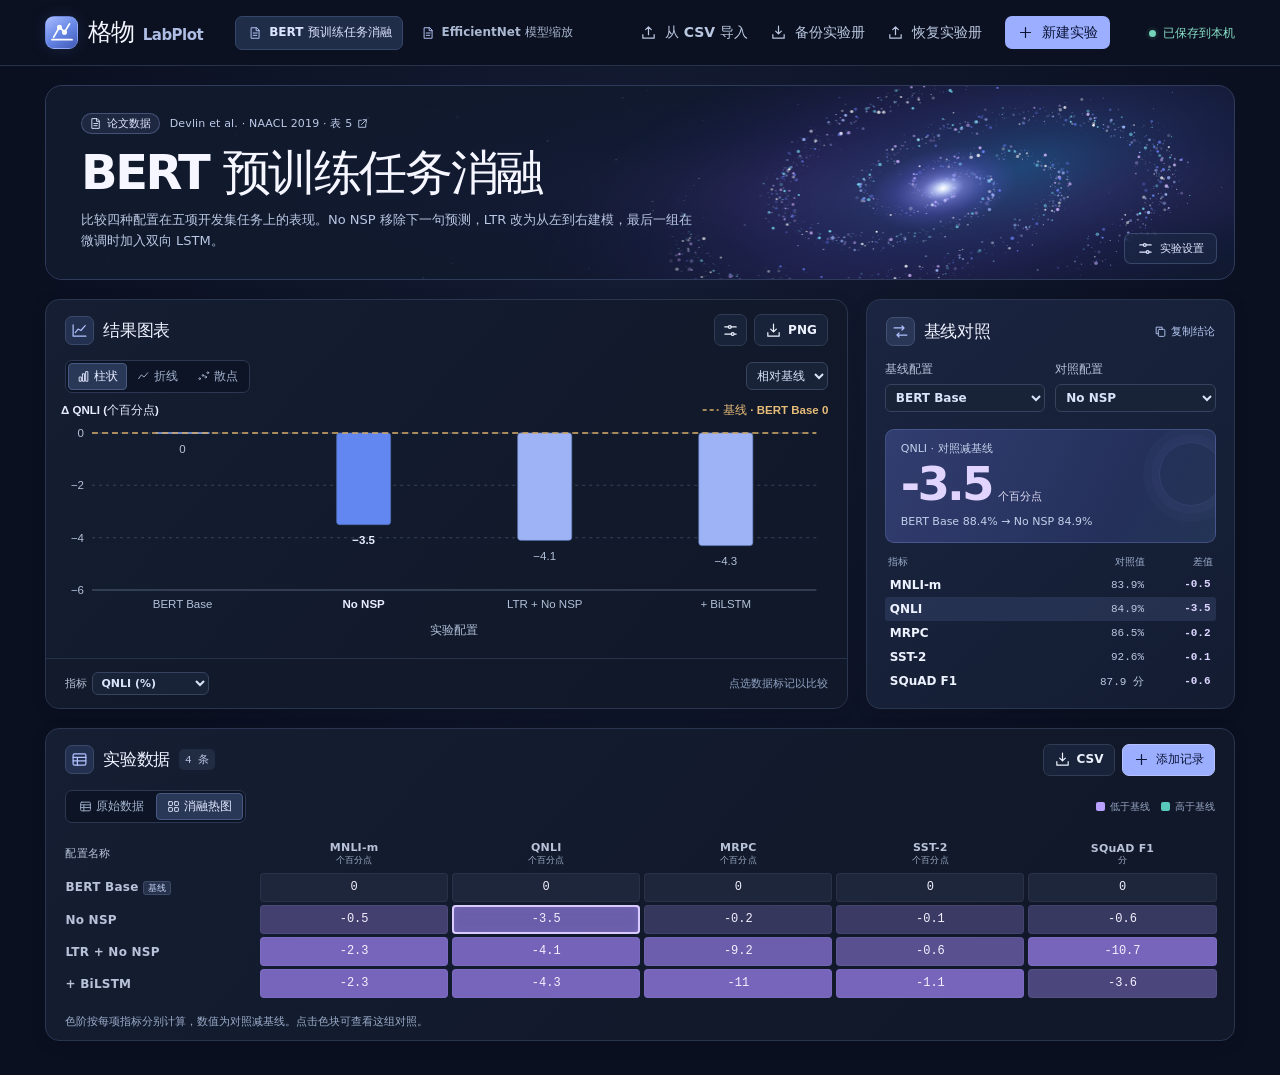
==== commit 274d014c: "feat: add complete notebook backup and restore" ====
--- a/LabPlot.html
+++ b/LabPlot.html
@@ -107,6 +107,7 @@
  .side-heading,.workspace-info{display:none}#library{order:1;display:flex;flex-direction:row;gap:5px;flex:1;min-width:0;overflow-x:auto;scrollbar-width:thin;align-items:center}
  .library-item{width:auto;min-width:max-content;padding:6px 10px;gap:5px;border-radius:7px;color:#aab8d1}.library-item:hover{background:#1c2740}.library-item[aria-current=true]{background:#202d48;border-color:#34466c;color:#dce5ff}.book-symbol,.library-item[aria-current=true] .book-symbol{width:18px;height:20px;color:#b0bff0;background:transparent}.book-symbol .ico{width:14px;height:14px}.book-label b{font-size:12px}.book-label small{display:none}
  .side-bottom{margin:0;padding:0;order:2;flex:none}.new-book{order:3;height:33px;width:auto;flex:none;margin:0;padding:0 12px}.side-import{height:33px;width:auto;padding:0 10px;color:#b9c7e0}.side-import:hover{background:#1b263d}
+ .side-bottom{display:flex;gap:2px}
  .topbar{position:absolute;right:clamp(18px,3.55vw,65px);top:0;height:66px;z-index:6;border:0;padding:0;background:transparent;pointer-events:none}.topbar .crumb{display:none}
  .analysis-grid{grid-template-columns:minmax(0,1.98fr) minmax(270px,.91fr)}
 }
@@ -125,6 +126,8 @@
       <nav id="library" aria-label="实验列表"></nav>
       <div class="side-bottom">
         <button class="side-import" id="import-book"><i data-icon="upload"></i>从 CSV 导入</button>
+        <button class="side-import" id="backup-book"><i data-icon="download"></i>备份实验册</button>
+        <button class="side-import" id="restore-book"><i data-icon="upload"></i>恢复实验册</button>
         <div class="workspace-info"><i data-icon="drive"></i><div><b>本地工作区</b><small>数据存储在当前浏览器</small></div></div>
       </div>
     </aside>
@@ -1352,6 +1355,23 @@
     const url=URL.createObjectURL(blob),a=document.createElement("a");a.href=url;a.download=name.replace(/[\\/:*?"<>|\r\n]/g,"_");
     document.body.append(a);a.click();a.remove();setTimeout(()=>URL.revokeObjectURL(url),3000);
   }
+  el("backup-book").onclick=()=>{
+    saveFile(new Blob([JSON.stringify(book,null,2)],{type:"application/json;charset=utf-8"}),"LabPlot-实验册备份.json");
+    notify("已导出完整实验册");
+  };
+  el("restore-book").onclick=()=>{
+    showDialog("恢复实验册",'<label class="field">选择实验册备份文件<input type="file" name="file" accept=".json,application/json" required></label><p class="form-help">恢复将替换当前浏览器中的全部实验。请先备份当前实验册。</p>',async data=>{
+      const file=data.get("file");
+      if(!file?.name)throw Error("请选择实验册备份文件。");
+      let restored;
+      try { restored=unpack(await file.text()); }
+      catch { throw Error("文件不是有效的 LabPlot 实验册备份。当前实验未改变。"); }
+      try { localStorage.setItem(BOOK,JSON.stringify(restored)); }
+      catch { throw Error("浏览器无法保存恢复的数据，当前实验未改变。"); }
+      book=restored;dirty=false;pendingRecovery=false;warning="";activeId=book.experiments[0]?.id||"";
+      rememberActive();render();notify("已恢复 "+book.experiments.length+" 份实验");
+    },"替换并恢复");
+  };
   el("csv").onclick=()=>{const p=current();if(p)saveFile(new Blob([M.csv(p)],{type:"text/csv;charset=utf-8"}),p.title+".csv");};
   el("png").onclick=async()=>{
     const p=current();if(!p)return;
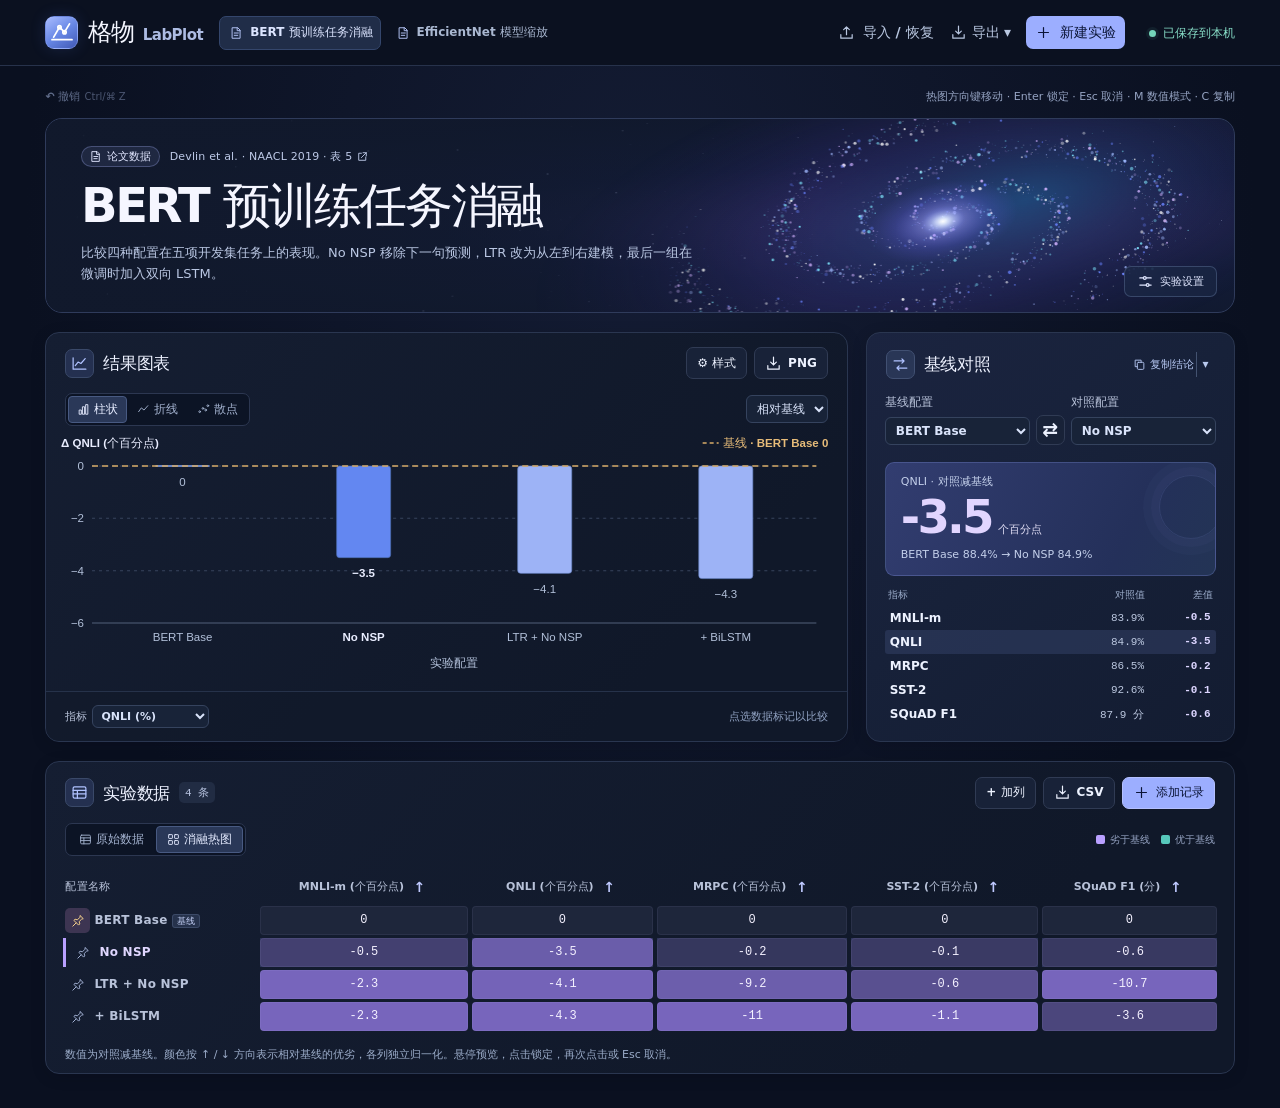
==== commit 4a595187: "feat: streamline presentation controls and portable notebook export" ====
--- a/LabPlot.html
+++ b/LabPlot.html
@@ -114,6 +114,26 @@
 @media(max-width:950px){.sidebar{background:#101a2d}.brand b{color:#b8c5ec}.brand{min-height:66px}.side-heading h2{color:#afbcda}.library-item[aria-current=true]{color:#e7edff}.library-item[aria-current=true] .book-symbol{color:#b5c8ff}.content{padding:14px 18px 30px}.intro{min-height:181px}.intro h1{font-size:36px}}
 @media(max-width:680px){.content{padding:10px 10px 24px}.intro{padding:18px 13px 39px;min-height:186px;border-radius:13px;margin-bottom:12px}.intro-text{max-width:92%}.intro h1{font-size:clamp(25px,7.2vw,34px)}.intro p{max-width:80%;font-size:11px;line-height:1.6}.intro .meta{gap:6px}.intro .subtle{right:10px;bottom:9px}.intro::after{background:linear-gradient(90deg,#10182be6 2%,#10182b7a 43%,transparent 82%)}.analysis-grid{gap:11px}.topbar{height:48px}.card{border-radius:11px}.raw-pair{font-size:12px}.big-delta b{font-size:38px}.table-help{font-size:11px}}
 
+/* Presentation controls and direct editing. */
+.workspace-tools{display:flex;align-items:center;justify-content:space-between;gap:12px;margin:0 0 10px;color:var(--dim);font-size:11px;flex-wrap:wrap}
+.workspace-tools kbd{font:10px var(--sans);opacity:.75}.workspace-tools .copy-label{padding:3px 0}
+.pair{grid-template-columns:minmax(0,1fr) 29px minmax(0,1fr);align-items:end;gap:6px}.pair .icon-button{width:29px;min-height:30px;font-size:19px;padding:0}
+.pin,.direction{display:inline-flex;align-items:center;justify-content:center;min-width:25px;min-height:25px;padding:2px 5px;color:#a1b1d3;border-radius:5px;vertical-align:middle}
+.pin{margin-right:4px;font:18px var(--sans)}.pin:hover,.direction:hover{background:#344469;color:#fff}.pin.is-baseline{background:#3d3552;color:#f3d08c}.direction{font:600 14px var(--sans);color:#bfc9ff}
+.pin .ico{width:14px;height:14px}
+.column-name{font:inherit;padding:2px 3px;white-space:normal}.column-name:hover{text-decoration:underline;color:#fff}
+.heatmap th[scope=row]{max-width:250px;white-space:normal}.heatmap tr.is-selected th[scope=row]{color:#e0d7ff;box-shadow:inset 3px 0 #b9a0ff;padding-left:7px}
+.editable-cell{cursor:text;min-width:90px}.editable-cell:hover{box-shadow:inset 0 0 0 1px #788ec3}.editable-cell:focus-visible{outline:2px solid #b9a0ff;outline-offset:-2px}
+.cell-editor{width:100%;min-width:70px;max-width:200px;border:1px solid #b9a0ff;border-radius:4px;padding:3px 5px;background:#0b1427;color:#fff;font:12px var(--mono)}.cell-editor[aria-invalid=true]{border-color:#ffab9d}.row-select:has(.cell-editor){min-width:120px}
+.heat-preview{position:fixed;z-index:30;max-width:min(380px,calc(100vw - 16px));padding:9px 12px;border:1px solid #62749f;border-radius:8px;background:#111b30;box-shadow:0 6px 24px #0008;color:#e0e8ff;font-size:12px;line-height:1.6;pointer-events:none;white-space:normal}
+.copy-group{display:flex;align-items:center;gap:2px;flex:none}.copy-group details,.file-menu{position:relative}.copy-group summary{list-style:none;cursor:pointer;border-left:1px solid #435270;padding:3px 6px;color:#b8c9ee;font-size:12px}.copy-group summary::-webkit-details-marker,.file-menu summary::-webkit-details-marker{display:none}.file-menu summary{list-style:none;cursor:pointer}
+.dropdown{position:absolute;right:0;top:calc(100% + 7px);z-index:12;min-width:200px;padding:5px;border:1px solid #4b5e83;border-radius:8px;background:#162139;box-shadow:0 8px 26px #0006}.dropdown button{display:block;width:100%;padding:9px 10px;text-align:left;border-radius:5px;font-size:12px;white-space:nowrap}.dropdown button:hover{background:#2b3b5d}.comparison{overflow:visible}.comparison .copy-group .dropdown{min-width:205px}.file-menu .side-import{gap:5px}
+.meta{flex-wrap:wrap}.meta #reset-sample{font-size:11px;padding:1px 4px;color:#e4c3a0}
+@media(min-width:951px){.sidebar{padding-right:155px;gap:8px}.brand{padding-right:8px}.side-import{padding-inline:7px}.new-book{padding-inline:9px}.library-item{padding-inline:7px}}
+@media(max-width:1100px) and (min-width:951px){.brand b{display:none}.sidebar{padding-left:20px;gap:5px}.library-item{padding:6px}.book-label b{font-size:11px}}
+@media(max-width:680px){.workspace-tools>span{font-size:10px}.data-card .card-head{flex-wrap:wrap;gap:7px}.data-card .actions{margin-left:auto}.copy-label{font-size:10px}.copy-group summary{padding-inline:5px}.pin{min-width:25px}.heatmap .column-name{max-width:120px}.file-menu .dropdown{right:0;left:0;min-width:0}.workspace-tools{gap:3px}.pair{gap:5px}}
+@media(max-width:950px){.file-menu .dropdown{top:auto;bottom:calc(100% + 7px);left:0;right:0;min-width:0}}
+
 </style>
 </head>
 <body>
@@ -125,9 +145,8 @@
       <button class="new-book" id="new-book"><i data-icon="plus"></i>新建实验</button>
       <nav id="library" aria-label="实验列表"></nav>
       <div class="side-bottom">
-        <button class="side-import" id="import-book"><i data-icon="upload"></i>从 CSV 导入</button>
-        <button class="side-import" id="backup-book"><i data-icon="download"></i>备份实验册</button>
-        <button class="side-import" id="restore-book"><i data-icon="upload"></i>恢复实验册</button>
+        <button class="side-import" id="import-book"><i data-icon="upload"></i>导入 / 恢复</button>
+        <details class="file-menu"><summary class="side-import"><i data-icon="download"></i>导出 ▾</summary><div class="dropdown"><button id="backup-book">JSON 实验册备份</button><button id="export-html">含当前数据的 HTML</button></div></details>
         <div class="workspace-info"><i data-icon="drive"></i><div><b>本地工作区</b><small>数据存储在当前浏览器</small></div></div>
       </div>
     </aside>
@@ -138,6 +157,7 @@
         <div id="save-status" role="status"></div>
       </header>
       <div class="content">
+        <div class="workspace-tools"><button id="undo" class="copy-label" disabled>↶ 撤销 <kbd>Ctrl/⌘ Z</kbd></button><span>热图方向键移动 · Enter 锁定 · Esc 取消 · M 数值模式 · C 复制</span></div>
         <div id="warning" class="warning" role="alert" hidden></div>
         <section id="workspace" aria-label="当前实验">
           <div class="intro">
@@ -148,7 +168,7 @@
           <div class="analysis-grid">
             <section class="plot-card card" aria-labelledby="plot-title">
               <header class="card-head"><div class="section-name"><span class="section-icon"><i data-icon="chart"></i></span><h2 id="plot-title">结果图表</h2></div>
-                <div class="actions"><button class="icon-button" id="style-chart" title="图表样式" aria-label="图表样式"><i data-icon="sliders"></i></button><button class="button small" id="png"><i data-icon="download"></i>PNG</button></div>
+                <div class="actions"><button class="button small" id="style-chart" title="图表样式" aria-label="图表样式">⚙ 样式</button><button class="button small" id="png"><i data-icon="download"></i>PNG</button></div>
               </header>
               <div class="plot-toolbar">
                 <div class="segmented" role="group" aria-label="图表类型"><button data-type="bar"><i data-icon="bars"></i>柱状</button><button data-type="line"><i data-icon="line"></i>折线</button><button data-type="scatter"><i data-icon="scatter"></i>散点</button></div>
@@ -158,16 +178,16 @@
               <div class="plot-footer"><div class="axis-controls"><label id="x-wrap" hidden>X 轴 <select id="x-axis"></select></label><label><span id="y-caption">指标</span> <select id="y-axis"></select></label></div><span class="plot-hint">点选数据标记以比较</span></div>
             </section>
             <section class="comparison card" aria-labelledby="comparison-title">
-              <header class="card-head"><div class="section-name"><span class="section-icon"><i data-icon="compare"></i></span><h2 id="comparison-title">基线对照</h2></div><button class="copy-label" id="copy-result" title="复制当前指标的对照描述"><i data-icon="copy"></i>复制结论</button></header>
+              <header class="card-head"><div class="section-name"><span class="section-icon"><i data-icon="compare"></i></span><h2 id="comparison-title">基线对照</h2></div><div class="copy-group"><button class="copy-label" id="copy-result" title="复制当前指标的对照描述"><i data-icon="copy"></i>复制结论</button><details id="copy-menu"><summary aria-label="选择复制格式">▾</summary><div class="dropdown"><button data-copy-format="markdown">Markdown 对比句</button><button data-copy-format="latex">LaTeX booktabs 表格行</button></div></details></div></header>
               <div class="compare-body">
-                <div class="pair"><label>基线配置<select id="baseline"></select></label><label>对照配置<select id="selected"></select></label></div>
+                <div class="pair"><label>基线配置<select id="baseline"></select></label><button id="swap-pair" class="icon-button" title="互换基线与对照" aria-label="互换基线与对照">⇄</button><label>对照配置<select id="selected"></select></label></div>
                 <div id="comparison-readout" aria-live="polite"></div>
               </div>
             </section>
           </div>
           <section class="data-card card" aria-labelledby="table-title">
-            <header class="card-head"><div class="section-name"><span class="section-icon"><i data-icon="table"></i></span><h2 id="table-title">实验数据</h2><span id="table-count" class="count"></span></div><div class="actions"><button class="button small" id="csv"><i data-icon="download"></i>CSV</button><button class="button small primary" id="add-row"><i data-icon="plus"></i>添加记录</button></div></header>
-            <div class="matrix-toolbar"><div class="segmented" role="group" aria-label="数据视图"><button data-view="table"><i data-icon="table"></i>原始数据</button><button data-view="heat"><i data-icon="heat"></i>消融热图</button></div><span id="matrix-key" hidden><i></i>低于基线 <i></i>高于基线</span></div>
+            <header class="card-head"><div class="section-name"><span class="section-icon"><i data-icon="table"></i></span><h2 id="table-title">实验数据</h2><span id="table-count" class="count"></span></div><div class="actions"><button class="button small" id="add-column">+ 加列</button><button class="button small" id="csv"><i data-icon="download"></i>CSV</button><button class="button small primary" id="add-row"><i data-icon="plus"></i>添加记录</button></div></header>
+            <div class="matrix-toolbar"><div class="segmented" role="group" aria-label="数据视图"><button data-view="table"><i data-icon="table"></i>原始数据</button><button data-view="heat"><i data-icon="heat"></i>消融热图</button></div><span id="matrix-key" hidden><i></i>劣于基线 <i></i>优于基线</span></div>
             <div id="raw-table" class="table-scroll"><table><thead id="thead"></thead><tbody id="tbody"></tbody></table></div>
             <div id="heat-table" class="table-scroll" hidden></div>
             <p class="table-help" id="table-help"></p>
@@ -179,6 +199,7 @@
   </div>
   <dialog id="dialog"><form id="dialog-form"><header class="dialog-head"><h2 id="dialog-title"></h2><button class="icon-button" type="button" data-close aria-label="关闭"><i data-icon="close"></i></button></header><div id="dialog-body"></div><p id="dialog-error" role="alert" hidden></p><footer class="dialog-foot"><button class="button" type="button" data-close>取消</button><button id="dialog-submit" class="button primary" type="submit">保存</button></footer></form></dialog>
   <div class="toast" id="toast" role="status" hidden></div>
+  <div id="heat-preview" class="heat-preview" role="tooltip" hidden></div>
   <noscript>请启用 JavaScript 以编辑数据、绘图和保存实验。</noscript>
 <script>
 /* Shared by the offline page and the Node test suite. */
@@ -229,7 +250,7 @@
     bert.source = { label: 'Devlin et al. · NAACL 2019 · 表 5', url: 'https://aclanthology.org/N19-1423.pdf#page=8' };
 
     const efficient = experiment('efficientnet', 'EfficientNet 模型缩放', [
-      { name: '参数量', unit: 'M' }, { name: 'FLOPs', unit: 'B' },
+      { name: '参数量', unit: 'M', direction: 'down' }, { name: 'FLOPs', unit: 'B', direction: 'down' },
       { name: 'Top-1', unit: '%' }, { name: 'Top-5', unit: '%' }
     ], { x: 0, y: 2 });
     efficient.description = '比较 EfficientNet B0–B7 在 ImageNet 上的准确率、参数量和计算量。M 表示百万参数，B 表示十亿次浮点运算。';
@@ -466,7 +487,8 @@
         typeof exp.modified !== 'boolean' || !validSource(exp.source)) return false;
     if (!Array.isArray(exp.columns) || exp.columns.length < 2) return false;
     for (const column of exp.columns) {
-      if (!isObject(column) || !isString(column.name) || !isString(column.unit)) return false;
+      if (!isObject(column) || !isString(column.name) || !isString(column.unit) ||
+          (column.direction !== undefined && !['up', 'down'].includes(column.direction))) return false;
     }
     const chart = exp.chart;
     const validAxis = index => Number.isInteger(index) && index >= 0 && index < exp.columns.length;
@@ -497,7 +519,33 @@
     return true;
   }
 
-  const api = { uid, samples, blank, row, number, fmt, deltaUnit, difference, compare, points, parseColumn, columnHeader, csv, fromCSV, validBook };
+  function benefit(delta, column) {
+    return delta === null ? null : delta * (column.direction === 'down' ? -1 : 1);
+  }
+
+  function conclusion(exp, format = 'text') {
+    const a = exp.rows.find(r => r.id === exp.selected), b = exp.rows.find(r => r.id === exp.baseline);
+    if (!a || !b) return '';
+    const c = exp.columns[exp.chart.y], d = difference(a.values[exp.chart.y], b.values[exp.chart.y]);
+    if (d === null) return '';
+    const value = raw => fmt(raw) + (c.unit ? (c.unit === '%' ? '' : ' ') + c.unit : '');
+    const signed = d > 0 ? '+' + fmt(d) : fmt(d);
+    const source = exp.source ? (exp.modified ? '本地修改的记录，原始出处：' : '数据来源：') + exp.source.label : '数据来源：自建实验记录';
+    if (format === 'latex') {
+      const latex = s => String(s).replace(/[\\&%$#_{}~^]/g, ch => ({'\\':'\\textbackslash{}','~':'\\textasciitilde{}','^':'\\textasciicircum{}'}[ch] || '\\' + ch));
+      return '% ' + source.replace(/[\r\n]+/g, ' ') + '\n% 指标 & 基线（' + b.label.replace(/[\r\n]+/g, ' ') + '） & 对照（' + a.label.replace(/[\r\n]+/g, ' ') + '） & 差值\n' +
+        [c.name, value(b.values[exp.chart.y]), value(a.values[exp.chart.y]), signed + ' ' + deltaUnit(c.unit)].map(latex).join(' & ') + ' \\\\';
+    }
+    const delta = d === 0 ? '与基线持平' : (d > 0 ? '高于基线 ' : '低于基线 ') + fmt(Math.abs(d)) + ' ' + deltaUnit(c.unit);
+    const sentence = `在 ${c.name} 上，${b.label} 为 ${value(b.values[exp.chart.y])}，${a.label} 为 ${value(a.values[exp.chart.y])}，${delta}。`;
+    if (format === 'markdown') {
+      const md = s => String(s).replace(/[\\`*_[\]<>]/g, '\\$&').replace(/[\r\n]+/g, ' ');
+      return md(sentence) + '\n\n' + md(source) + (exp.source ? `（[原始出处](${exp.source.url})）` : '');
+    }
+    return sentence + '（' + source + '）';
+  }
+
+  const api = { uid, samples, blank, row, number, fmt, deltaUnit, difference, compare, points, parseColumn, columnHeader, csv, fromCSV, validBook, benefit, conclusion };
   globalThis.LabModel = api;
   if (typeof module !== 'undefined' && module.exports) module.exports = api;
 })();
@@ -1007,7 +1055,8 @@
     trash:'<path d="M4 7h16M9 7V4h6v3M6 7l1 13h10l1-13M10 10v7m4-7v7"/>',
     drive:'<rect x="3" y="6" width="18" height="13" rx="2"/><path d="M3 14h18m-5 3h2"/>',
     menu:'<path d="M3 6h18M3 12h18M3 18h18"/>',
-    layers:'<path d="m12 3 9 5-9 5-9-5zM3 12l9 5 9-5M3 16l9 5 9-5"/>'
+    layers:'<path d="m12 3 9 5-9 5-9-5zM3 12l9 5 9-5M3 16l9 5 9-5"/>',
+    pin:'<path d="m16 3 5 5-3 1-4 4 1 4-2 2-4-4-6 6 6-6-4-4 2-2 4 1 4-4z"/>'
   };
   const icon = name => `<svg aria-hidden="true" class="ico" viewBox="0 0 24 24">${drawings[name] || ""}</svg>`;
   document.querySelectorAll("[data-icon]").forEach(node => {
@@ -1016,9 +1065,15 @@
     node.replaceWith(temp.content);
   });
 
-  const BOOK = "gewulab.notebook.v1", ACTIVE = "gewulab.active.v1";
+  const embedded = document.getElementById("embedded-book");
+  const suffix = embedded ? "." + embedded.dataset.key : "";
+  const BOOK = "gewulab.notebook.v1" + suffix, ACTIVE = "gewulab.active.v1" + suffix;
   let book = {version:1, experiments:M.samples()}, activeId = "", dirty = false, warning = "";
-  let pendingRecovery = false;
+  let pendingRecovery = false, undoState = null, heatLock = null;
+  if (embedded) {
+    try { book = unpack(embedded.textContent); activeId = book.activeId || ""; }
+    catch { warning = "内嵌实验册无效，已载入论文样例。"; }
+  }
   function unpack(raw) {
     const value = JSON.parse(raw);
     if (!M.validBook(value)) throw Error("实验册格式不兼容");
@@ -1044,7 +1099,7 @@
         persist();
       }
     }
-    activeId = sessionStorage.getItem(ACTIVE) || localStorage.getItem(ACTIVE) || "";
+    activeId = sessionStorage.getItem(ACTIVE) || localStorage.getItem(ACTIVE) || activeId;
   } catch {
     dirty = true; warning = "当前页面无法访问浏览器存储。编辑后可导出 CSV 保存数据。";
   }
@@ -1055,28 +1110,41 @@
   function rememberActive() {
     try { sessionStorage.setItem(ACTIVE,activeId); localStorage.setItem(ACTIVE,activeId); } catch {}
   }
-  function mutate(action) {
+  const dataFingerprint = state => JSON.stringify(state.experiments.map(p => ({id:p.id,title:p.title,description:p.description,columns:p.columns,rows:p.rows,source:p.source,modified:p.modified})));
+  function mutate(action, undoable = false) {
     if (!dirty) {
       try {
         const latest = localStorage.getItem(BOOK);
         if (latest !== null) book = unpack(latest);
       } catch { throw Error("无法读取最新实验册，请刷新后重试。"); }
     }
+    const before = undoable ? {book:structuredClone(book),activeId} : null;
     action(book); normalizeActive(); persist();
+    if (before && dataFingerprint(before.book)!==dataFingerprint(book)) undoState={...before,after:dataFingerprint(book)};
     if (!dirty && !pendingRecovery) warning = "";
     rememberActive(); render();
   }
-  function changeExperiment(id, update) {
+  function changeExperiment(id, update, undoable = false) {
     mutate(state => {
       const experiment = state.experiments.find(p => p.id === id);
       if (!experiment) throw Error("这份实验已被移除，请重新选择。");
       update(experiment);
-    });
+    }, undoable);
   }
   function editCurrent(update) {
     try { changeExperiment(activeId, update); } catch (error) { notify(error.message); render(); }
   }
   function markChanged(p) { if (p.source) p.modified = true; }
+  function undo() {
+    if(!undoState)return;
+    try {
+      const latest=dirty?book:unpack(localStorage.getItem(BOOK)||JSON.stringify(book));
+      if(dataFingerprint(latest)!==undoState.after)throw Error("数据已在其他窗口更改，无法撤销。请先备份当前实验册。");
+      book=undoState.book;activeId=undoState.activeId;undoState=null;heatLock=null;
+      normalizeActive();persist();rememberActive();render();notify("已撤销上一步数据修改");
+    } catch(error){notify(error.message);}
+  }
+  el("undo").onclick=undo;
   function readableUnit(unit) { return unit === "%" ? "%" : (unit ? " " + unit : ""); }
   function valueOf(raw,unit) { const n = M.number(raw); return n === null ? "—" : M.fmt(n) + readableUnit(unit); }
   function signed(value) { return value === null || !Number.isFinite(value) ? "—" : (value > 0 ? "+" : "") + M.fmt(value); }
@@ -1100,6 +1168,8 @@
       <span class="book-symbol">${icon(p.source ? "paper" : "notebook")}</span><span class="book-label"><b>${escape(p.title)}</b><small>${p.rows.length} 条记录 · ${p.columns.length} 项指标</small></span></button>`).join("");
   }
   function render() {
+    el("heat-preview").hidden=true;
+    el("undo").disabled=!undoState;
     normalizeActive(); updateLibrary();
     el("save-status").innerHTML=`<span class="status-dot${dirty ? " warn" : ""}"></span>${dirty ? "仅暂存在页面" : "已保存到本机"}`;
     el("warning").hidden=!warning; el("warning").textContent=warning;
@@ -1108,7 +1178,9 @@
     el("title").textContent=p.title; el("description").textContent=p.description; el("description").hidden=!p.description;
     const source=p.source;
     const safeSource=source && /^https:\/\//i.test(source.url);
-    el("meta").innerHTML=`<span class="meta-badge">${icon(source?"paper":"notebook")}${source ? (p.modified ? "已编辑的论文数据" : "论文数据") : "自建实验"}</span>${safeSource ? `<a href="${escape(source.url)}" target="_blank" rel="noopener noreferrer">${escape(source.label)} ${icon("external")}</a>` : ""}`;
+    const original=M.samples().find(sample=>sample.id===p.id && sample.source?.url===source?.url);
+    el("meta").innerHTML=`<span class="meta-badge">${icon(source?"paper":"notebook")}${source ? (p.modified ? "已编辑的论文数据" : "论文数据") : "自建实验"}</span>${p.modified&&original?'<button id="reset-sample" class="copy-label">↶ 还原原值</button>':''}${safeSource ? `<a href="${escape(source.url)}" target="_blank" rel="noopener noreferrer">${escape(source.label)} ${icon("external")}</a>` : ""}`;
+    const reset=el("reset-sample");if(reset)reset.onclick=()=>resetSample(p.id);
     el("plot-title").textContent=p.chart.title || "结果图表";
     document.querySelectorAll("[data-type]").forEach(b=>b.setAttribute("aria-pressed",String(b.dataset.type===p.chart.type)));
     el("mode").value=p.chart.mode; el("x-wrap").hidden=p.chart.type!=="scatter";
@@ -1117,12 +1189,13 @@
     setOptions(el("x-axis"),cols,p.chart.x); setOptions(el("y-axis"),cols,p.chart.y);
     const rows=p.rows.map(r=>[r.id,r.label]);
     setOptions(el("baseline"),rows,p.baseline); setOptions(el("selected"),rows,p.selected);
+    el("swap-pair").disabled=!p.baseline||!p.selected||p.baseline===p.selected;
     renderComparison(p); renderTable(p); renderPlot();
   }
   function renderComparison(p) {
     const a=p.rows.find(r=>r.id===p.selected), b=p.rows.find(r=>r.id===p.baseline);
     el("copy-result").disabled=!a || !b || M.compare(p,a.id,b.id).dy===null;
-    if (!a || !b) {el("comparison-readout").innerHTML='<p class="table-help">添加记录后即可选择两组配置进行比较。</p>';return;}
+    if (!a || !b) {el("comparison-readout").innerHTML='<p class="table-help">'+(p.rows.length?'选择两组配置，或点击热图锁定对照。':'添加记录后即可选择两组配置进行比较。')+'</p>';return;}
     const i=p.chart.y,c=p.columns[i],d=M.compare(p,a.id,b.id).dy;
     const changes=p.columns.map((column,index)=>{
       const av=M.number(a.values[index]),bv=M.number(b.values[index]),diff=difference(av,bv);
@@ -1130,15 +1203,18 @@
     }).join("");
     el("comparison-readout").innerHTML=`<div class="readout"><div class="cap">${escape(c.name)} · 对照减基线</div><div class="big-delta"><b>${escape(signed(d))}</b><small>${d===null?"":escape(M.deltaUnit(c.unit))}</small></div><div class="raw-pair">${escape(b.label)} ${escape(valueOf(b.values[i],c.unit))} → ${escape(a.label)} ${escape(valueOf(a.values[i],c.unit))}</div></div><div class="score-head"><span>指标</span><span>对照值</span><span>差值</span></div><ul class="score-list">${changes}</ul>`;
   }
+  const pin = (p,r) => `<button class="pin ${p.baseline===r.id?'is-baseline':''}" data-baseline="${escape(r.id)}" aria-label="${p.baseline===r.id?'当前基线':'设为基线'} ${escape(r.label)}" title="${p.baseline===r.id?'当前基线':'设为基线'}" aria-pressed="${p.baseline===r.id}">${icon('pin')}</button>`;
+  const direction = (c,i) => `<button class="direction" data-direction="${i}" title="${c.direction==='down'?'越小越好；点击切换':'越大越好；点击切换'}" aria-label="${escape(c.name)}：${c.direction==='down'?'越小越好':'越大越好'}，点击切换">${c.direction==='down'?'↓':'↑'}</button>`;
+  const columnHeading = (c,i) => `<button class="column-name" data-edit-column="${i}" title="修改指标名称与单位">${escape(fieldName(c))}</button>${direction(c,i)}`;
   function renderTable(p) {
     el("table-count").textContent=p.rows.length+" 条";
-    el("thead").innerHTML='<tr><th scope="col">配置名称</th>'+p.columns.map(c=>`<th scope="col">${escape(fieldName(c))}</th>`).join("")+'<th scope="col">操作</th></tr>';
+    el("thead").innerHTML='<tr><th scope="col">配置名称</th>'+p.columns.map((c,i)=>`<th scope="col">${columnHeading(c,i)}</th>`).join("")+'<th scope="col">操作</th></tr>';
     el("tbody").innerHTML=p.rows.length ? p.rows.map(r=>`<tr class="${r.id===p.selected?"is-selected":""}" data-table-row="${escape(r.id)}">
-      <td><button class="row-select" data-select="${escape(r.id)}" aria-pressed="${r.id===p.selected}" aria-label="选择 ${escape(r.label)}"><span class="dot"></span>${escape(r.label)}${p.baseline===r.id?'<span class="baseline-tag">基线</span>':""}</button></td>
-      ${r.values.map(v=>`<td>${v===""?'<span class="missing">—</span>':escape(v)}</td>`).join("")}
+      <td>${pin(p,r)}<button class="row-select" data-select="${escape(r.id)}" data-edit-label="${escape(r.id)}" aria-pressed="${r.id===p.selected}" aria-label="选择 ${escape(r.label)}"><span class="dot"></span>${escape(r.label)}${p.baseline===r.id?'<span class="baseline-tag">基线</span>':""}</button></td>
+      ${r.values.map((v,i)=>`<td class="editable-cell" data-edit-row="${escape(r.id)}" data-edit-value="${i}" tabindex="0" aria-label="${escape(r.label)}，${escape(fieldName(p.columns[i]))}，${escape(v||'缺测')}；双击或 F2 编辑" title="双击或 F2 编辑，Enter 保存">${v===""?'<span class="missing">—</span>':escape(v)}</td>`).join("")}
       <td><button class="row-action" data-edit="${escape(r.id)}" aria-label="编辑 ${escape(r.label)}" title="编辑记录">${icon("edit")}</button><button class="row-action" data-delete="${escape(r.id)}" aria-label="删除 ${escape(r.label)}" title="删除记录">${icon("trash")}</button></td></tr>`).join("")
       : `<tr><td class="empty-cell" colspan="${p.columns.length+2}">还没有数据。点击“添加记录”录入第一组配置。</td></tr>`;
-    el("table-help").textContent="点击配置名或图中的标记可切换对照，使用行末的铅笔编辑数值。";
+    el("table-help").textContent="⌖ 一键设基线 · 双击数值或按 F2 编辑，Enter 保存 · 双击配置名改名 · 点击列名设置指标。";
     el("csv").disabled=false;
     renderMatrix(p);
   }
@@ -1149,24 +1225,27 @@
     el("raw-table").hidden=heat; host.hidden=!heat; el("matrix-key").hidden=!heat;
     document.querySelectorAll("[data-view]").forEach(b=>b.setAttribute("aria-pressed",String(b.dataset.view===view)));
     if(!heat)return;
-    el("table-help").textContent="色阶按每项指标分别计算，数值为对照减基线。点击色块可查看这组对照。";
+    const delta=p.chart.mode==="delta";
+    el("table-help").textContent=(delta?"数值为对照减基线。":"数值为原始测量值。")+"颜色按 ↑ / ↓ 方向表示相对基线的优劣，各列独立归一化。悬停预览，点击锁定，再次点击或 Esc 取消。";
     if(!p.rows.length){host.innerHTML='<p class="table-help">添加记录后显示各项指标与基线的差值。</p>';return;}
     const base=p.rows.find(r=>r.id===p.baseline);
     const diffs=p.rows.map(r=>p.columns.map((_,i)=>difference(M.number(r.values[i]),M.number(base?.values[i]))));
     const maxima=p.columns.map((_,i)=>diffs.reduce((max,row)=>Math.max(max,Math.abs(row[i]??0)),0));
-    const labels=p.columns.map(c=>`<th scope="col">${escape(c.name)}<small>${escape(M.deltaUnit(c.unit))}</small></th>`).join("");
+    const labels=p.columns.map((c,i)=>`<th scope="col">${columnHeading({...c,unit:delta?M.deltaUnit(c.unit):c.unit},i)}</th>`).join("");
     const rows=p.rows.map((r,ri)=>{
       const squares=p.columns.map((c,i)=>{
         const d=diffs[ri][i], ratio=maxima[i] && d!==null ? Math.abs(d)/maxima[i] : 0;
-        const end=d<0?[131,110,206]:[49,169,159];
+        const end=M.benefit(d,c)<0?[131,110,206]:[49,169,159];
         const w=d===null||d===0?0:(0.22+0.66*ratio);
         const neutral=[30,38,59];
         const fill=d===null?"#181f31":`rgb(${end.map((v,k)=>Math.round(neutral[k]*(1-w)+v*w)).join(",")})`;
-        const chosen=p.selected===r.id && p.chart.y===i;
-        const label=r.label+" · "+c.name+" · "+(d===null?"缺测":signed(d)+" "+M.deltaUnit(c.unit));
-        return `<td><button class="heat-cell" data-heat-row="${escape(r.id)}" data-col="${i}" aria-label="${escape(label)}" title="${escape(label)}" aria-pressed="${chosen}" style="background:${fill}">${escape(signed(d))}</button></td>`;
+        const chosen=heatLock?.experiment===p.id && heatLock.row===r.id && heatLock.col===i;
+        const raw=valueOf(r.values[i],c.unit),baseRaw=valueOf(base?.values[i],c.unit);
+        const label=r.label+" · "+c.name+" · 原值 "+raw+" · 基线 "+baseRaw+" · 差值 "+signed(d)+" "+M.deltaUnit(c.unit)+(c.direction==='down'?" · 越小越好":" · 越大越好");
+        const value=delta?signed(d):(M.number(r.values[i])===null?"—":M.fmt(r.values[i]));
+        return `<td><button class="heat-cell" data-heat-row="${escape(r.id)}" data-col="${i}" aria-label="${escape(label)}" data-preview="${escape(label)}" aria-pressed="${chosen}" style="background:${fill}">${escape(value)}</button></td>`;
       }).join("");
-      return `<tr><th scope="row">${escape(r.label)}${r.id===p.baseline?' <span class="baseline-tag">基线</span>':""}</th>${squares}</tr>`;
+      return `<tr class="${r.id===p.selected?'is-selected':''}"><th scope="row">${pin(p,r)}${escape(r.label)}${r.id===p.baseline?' <span class="baseline-tag">基线</span>':""}</th>${squares}</tr>`;
     }).join("");
     host.innerHTML=`<table class="heatmap"><thead><tr><th scope="col">配置名称</th>${labels}</tr></thead><tbody>${rows}</tbody></table>`;
   }
@@ -1174,19 +1253,40 @@
     const p=current(); if(!p)return;viewChoice={id:p.id,view:button.dataset.view};renderTable(p);
   });
   el("heat-table").onclick=e=>{
+    if(handleHeading(e))return;
     const cell=e.target.closest("[data-heat-row]");if(!cell)return;
-    editCurrent(p=>{const index=Number(cell.dataset.col);p.selected=cell.dataset.heatRow;
+    const id=current().id,row=cell.dataset.heatRow,index=Number(cell.dataset.col);
+    const cancel=heatLock?.experiment===id&&heatLock.row===row&&heatLock.col===index;
+    heatLock=cancel?null:{experiment:id,row,col:index};
+    editCurrent(p=>{p.selected=cancel?'':row;
       if(p.chart.x===index)p.chart.x=p.chart.y;p.chart.y=index;});
+    focusHeat(row,index);
   };
-  el("copy-result").onclick=async()=>{
-    const p=current(),a=p.rows.find(r=>r.id===p.selected),b=p.rows.find(r=>r.id===p.baseline);
-    if(!a||!b)return;const i=p.chart.y,c=p.columns[i],d=M.compare(p,a.id,b.id).dy;if(d===null)return;
-    const deltaText=d===0?"与基线持平":(d>0?"高于基线 ":"低于基线 ")+M.fmt(Math.abs(d))+" "+M.deltaUnit(c.unit);
-    const source=p.source ? "（"+(p.modified?"本地修改的记录，原始出处为 ":"数据来源为 ")+p.source.label+"）":"";
-    const text=`在 ${c.name} 上，${b.label} 为 ${valueOf(b.values[i],c.unit)}，${a.label} 为 ${valueOf(a.values[i],c.unit)}，${deltaText}。${source}`;
+  function focusHeat(row,col) {el("heat-table").querySelector(`[data-heat-row="${CSS.escape(row)}"][data-col="${col}"]`)?.focus({preventScroll:true});}
+  function previewHeat(cell) {
+    if(!cell)return;const tip=el("heat-preview"),box=cell.getBoundingClientRect();
+    tip.textContent=cell.dataset.preview;tip.hidden=false;
+    tip.style.left=Math.max(8,Math.min(box.left,window.innerWidth-tip.offsetWidth-8))+"px";
+    tip.style.top=(box.bottom+tip.offsetHeight+12>window.innerHeight?Math.max(8,box.top-tip.offsetHeight-8):box.bottom+8)+"px";
+  }
+  el("heat-table").onpointerover=e=>previewHeat(e.target.closest("[data-heat-row]"));
+  el("heat-table").onpointerout=e=>{if(e.target.closest("[data-heat-row]"))el("heat-preview").hidden=true;};
+  el("heat-table").onfocusin=e=>previewHeat(e.target.closest("[data-heat-row]"));
+  el("heat-table").onfocusout=()=>{el("heat-preview").hidden=true;};
+  el("heat-table").onkeydown=e=>{
+    const cell=e.target.closest("[data-heat-row]");if(!cell)return;
+    const p=current(),row=p.rows.findIndex(r=>r.id===cell.dataset.heatRow),col=Number(cell.dataset.col);
+    const steps={ArrowLeft:[0,-1],ArrowRight:[0,1],ArrowUp:[-1,0],ArrowDown:[1,0]};
+    if(steps[e.key]){e.preventDefault();const [dr,dc]=steps[e.key];focusHeat(p.rows[Math.max(0,Math.min(p.rows.length-1,row+dr))].id,Math.max(0,Math.min(p.columns.length-1,col+dc)));}
+  };
+  async function copyResult(format='text') {
+    const p=current();if(!p)return;const text=M.conclusion(p,format);if(!text){notify("请先选择有数值的对照和基线");return;}
+    el("copy-menu").open=false;
     try {await navigator.clipboard.writeText(text);notify("已复制对照描述");}
     catch {showDialog("对照描述",area("选中后即可复制","result",text,'readonly rows="4"'),()=>{},"完成");form.elements.result.select();}
-  };
+  }
+  el("copy-result").onclick=()=>copyResult();
+  document.querySelectorAll('[data-copy-format]').forEach(b=>b.onclick=()=>copyResult(b.dataset.copyFormat));
   function chartOptions(p,width,height) {
     const {chart}=p, base=p.rows.find(r=>r.id===p.baseline), yCol=p.columns[chart.y];
     const baseY=M.number(base?.values[chart.y]), delta=chart.mode==="delta";
@@ -1195,7 +1295,7 @@
       return {id:r.id,label:r.label,x:M.number(r.values[chart.x]),y:delta?difference(y,baseY):y};
     });
     const unit=delta ? M.deltaUnit(yCol.unit) : yCol.unit;
-    return {width,height,type:chart.type,points,mode:chart.mode,xLabel:chart.type==="scatter"?fieldName(p.columns[chart.x]):"实验配置",
+    return {width,height,type:delta&&chart.type==='line'?'bar':chart.type,points,mode:chart.mode,xLabel:chart.type==="scatter"?fieldName(p.columns[chart.x]):"实验配置",
       yLabel:(delta?"Δ ":"")+yCol.name+(unit?" ("+unit+")":""),title:chart.title||p.title,
       source:p.source ? (p.modified?"本地编辑副本，原始来源":"数据来源")+" · "+p.source.label : "数据来源 · 自建实验记录",
       color:chart.color,grid:chart.grid,showValues:chart.showValues,baselineId:p.baseline,baselineLabel:base?.label||"",
@@ -1212,17 +1312,31 @@
   }
   function selectRow(id) {
     const p=current(); if(!p || p.selected===id) return;
+    heatLock=null;
     editCurrent(exp=>{if(exp.rows.some(r=>r.id===id)) exp.selected=id;});
   }
   el("library").addEventListener("click",e=>{
     const b=e.target.closest("[data-book]"); if(!b) return;
-    activeId=b.dataset.book; rememberActive();closeMenu();render();
+    heatLock=null;activeId=b.dataset.book; rememberActive();closeMenu();render();
   });
   el("menu").onclick=()=>{document.body.classList.add("side-open");el("scrim").hidden=false;el("menu").setAttribute("aria-expanded","true");};
   el("scrim").onclick=closeMenu;
-  document.addEventListener("keydown",e=>{if(e.key==="Escape")closeMenu();});
-  document.querySelectorAll("[data-type]").forEach(b=>b.onclick=()=>editCurrent(p=>{p.chart.type=b.dataset.type;}));
-  el("mode").onchange=e=>editCurrent(p=>{p.chart.mode=e.target.value;});
+  function clearLock() {
+    if(!heatLock)return;const {row,col}=heatLock;heatLock=null;
+    editCurrent(p=>{p.selected='';});focusHeat(row,col);el("heat-preview").hidden=true;
+  }
+  function setMode(mode) {editCurrent(p=>{p.chart.mode=mode;if(mode==='delta'&&p.chart.type==='line')p.chart.type='bar';});}
+  document.addEventListener("keydown",e=>{
+    const editing=e.target.closest('input,textarea,select,[contenteditable="true"]');
+    if(e.key==='Escape'&&!editing){closeMenu();el("copy-menu").open=false;document.querySelector('.file-menu').open=false;if(!dialog.open)clearLock();}
+    if(editing||dialog.open||e.altKey)return;
+    if((e.ctrlKey||e.metaKey)&&e.key.toLowerCase()==='z'&&!e.shiftKey){e.preventDefault();undo();return;}
+    if(e.ctrlKey||e.metaKey)return;
+    if(e.key.toLowerCase()==='m'&&current()){e.preventDefault();setMode(current().chart.mode==='raw'?'delta':'raw');}
+    if(e.key.toLowerCase()==='c'){e.preventDefault();copyResult();}
+  });
+  document.querySelectorAll("[data-type]").forEach(b=>b.onclick=()=>editCurrent(p=>{p.chart.type=b.dataset.type;if(b.dataset.type==='line')p.chart.mode='raw';}));
+  el("mode").onchange=e=>setMode(e.target.value);
   function chooseAxis(axis,index) {
     editCurrent(p=>{const other=axis==="x"?"y":"x";if(p.chart[other]===index)p.chart[other]=p.chart[axis];p.chart[axis]=index;});
   }
@@ -1230,15 +1344,57 @@
   el("y-axis").onchange=e=>chooseAxis("y",Number(e.target.value));
   el("comparison-readout").onclick=e=>{const b=e.target.closest("[data-metric]");if(b)chooseAxis("y",Number(b.dataset.metric));};
   el("baseline").onchange=e=>editCurrent(p=>{p.baseline=e.target.value;});
+  el("swap-pair").onclick=()=>{heatLock=null;editCurrent(p=>{[p.baseline,p.selected]=[p.selected,p.baseline];});};
   el("selected").onchange=e=>selectRow(e.target.value);
   el("plot").onclick=e=>{const mark=e.target.closest("[data-row]");if(mark)selectRow(mark.dataset.row);};
   el("plot").onkeydown=e=>{const mark=e.target.closest("[data-row]");if(mark && (e.key==="Enter"||e.key===" ")){e.preventDefault();const id=mark.dataset.row;selectRow(id);el("plot").querySelector('[data-row="'+CSS.escape(id)+'"]')?.focus();}};
   el("tbody").onclick=e=>{
+    if(handleHeading(e))return;
     const b=e.target.closest("button"); if(!b)return;
     if(b.dataset.select) selectRow(b.dataset.select);
     if(b.dataset.edit) rowDialog(b.dataset.edit);
     if(b.dataset.delete) deleteRow(b.dataset.delete);
   };
+  function handleHeading(e) {
+    const pinButton=e.target.closest('[data-baseline]');
+    if(pinButton){editCurrent(p=>{p.baseline=pinButton.dataset.baseline;});return true;}
+    const dir=e.target.closest('[data-direction]');
+    if(dir){const id=current().id;changeExperiment(id,p=>{const c=p.columns[Number(dir.dataset.direction)];c.direction=c.direction==='down'?'up':'down';markChanged(p);},true);return true;}
+    const header=e.target.closest('[data-edit-column]');
+    if(header){columnDialog(Number(header.dataset.editColumn));return true;}
+    return false;
+  }
+  el("thead").onclick=handleHeading;
+  function beginCellEdit(target,label=false) {
+    if(target.querySelector('input'))return;
+    const p=current(),id=p.id,rowId=label?target.dataset.editLabel:target.dataset.editRow,index=Number(target.dataset.editValue);
+    const row=p.rows.find(r=>r.id===rowId),old=label?row.label:row.values[index],columns=JSON.stringify(p.columns);
+    const input=document.createElement('input');input.className='cell-editor';input.value=old;
+    input.setAttribute('aria-label',label?'编辑配置名称':'编辑 '+fieldName(p.columns[index]));
+    input.inputMode=label?'text':'decimal';target.replaceChildren(input);input.focus();input.select();
+    const cancel=()=>{renderTable(current());};
+    input.onclick=e=>e.stopPropagation();input.ondblclick=e=>e.stopPropagation();
+    input.onblur=cancel;
+    input.onkeydown=e=>{
+      e.stopPropagation();
+      if(e.key==='Escape'){e.preventDefault();cancel();return;}
+      if(e.key!=='Enter')return;e.preventDefault();
+      const value=input.value.trim();
+      if(label?!value:(value!==''&&M.number(value)===null)){input.setAttribute('aria-invalid','true');notify(label?'配置名称不能为空':'请输入有限数值，缺测可留空');return;}
+      try {
+        input.onblur=null;
+        changeExperiment(id,exp=>{
+          const live=exp.rows.find(r=>r.id===rowId);
+          if(!live||JSON.stringify(exp.columns)!==columns||(label?live.label:live.values[index])!==old)throw Error('记录已在其他窗口变化，请重新编辑。');
+          if(value!==old){if(label)live.label=value;else live.values[index]=value;markChanged(exp);}
+        },true);
+        const cell=label?el('tbody').querySelector(`[data-edit-label="${CSS.escape(rowId)}"]`):el('tbody').querySelector(`[data-edit-row="${CSS.escape(rowId)}"][data-edit-value="${index}"]`);
+        cell?.focus({preventScroll:true});
+      } catch(error){notify(error.message);render();}
+    };
+  }
+  el('tbody').ondblclick=e=>{const target=e.target.closest('[data-edit-value],[data-edit-label]');if(target)beginCellEdit(target,target.hasAttribute('data-edit-label'));};
+  el('tbody').onkeydown=e=>{if(e.key==='F2'){const cell=e.target.closest('[data-edit-value],[data-edit-label]');if(cell){e.preventDefault();beginCellEdit(cell,cell.hasAttribute('data-edit-label'));}}};
 
   const dialog=el("dialog"), form=el("dialog-form"); let submitDialog=null, busy=false;
   function showDialog(title,body,onSubmit,submitLabel="保存") {
@@ -1267,7 +1423,7 @@
       '<p class="form-help">每行一个数值指标，例如“准确率 [%]”或“推理时间 [ms]”。已有列按顺序对应，可在末尾追加指标。</p>';
     showDialog(id?"实验设置":"新建实验",body,data=>{
       const title=String(data.get("title")).trim();if(!title)throw Error("请填写实验名称。");
-      const columns=String(data.get("columns")).split(/\r?\n/).map(x=>x.trim()).filter(Boolean).map(M.parseColumn);
+      const columns=String(data.get("columns")).split(/\r?\n/).map(x=>x.trim()).filter(Boolean).map(M.parseColumn).map((c,i)=>({...c,...(p.columns[i]?.direction?{direction:p.columns[i].direction}:{})}));
       if(columns.length<2) throw Error("请至少保留两个数值指标。");
       if(columns.some(c=>!c.name.trim()))throw Error("每项指标都需要名称。");
       if(new Set(columns.map(M.columnHeader)).size!==columns.length)throw Error("指标名称和单位重复，请分别命名。");
@@ -1278,19 +1434,45 @@
         exp.title=title;exp.description=description;exp.columns=columns;
         for(const r of exp.rows) while(r.values.length<columns.length)r.values.push("");
         if(changed)markChanged(exp);
-      });
-      else {const exp=M.blank(title);exp.description=description;exp.columns=columns;mutate(state=>{state.experiments.push(exp);activeId=exp.id;});}
+      },true);
+      else {const exp=M.blank(title);exp.description=description;exp.columns=columns;mutate(state=>{state.experiments.push(exp);activeId=exp.id;},true);}
     },id?"保存设置":"创建实验");
     if(id){
       const del=document.createElement("button");del.type="button";del.className="button danger";del.textContent="删除实验";
       del.onclick=()=>showDialog("删除这份实验？",`<p>将移除“${escape(p.title)}”及其所有记录。可先导出 CSV 留存。</p>`,()=>{
-        mutate(state=>{state.experiments=state.experiments.filter(item=>item.id!==id);});
+        mutate(state=>{state.experiments=state.experiments.filter(item=>item.id!==id);},true);
       },"删除实验");
       form.querySelector(".dialog-foot").prepend(del);
     }
   }
-  el("new-book").onclick=el("first-book").onclick=()=>newOrEdit(null);
+  el("new-book").onclick=el("first-book").onclick=()=>{
+    const exp=M.blank("未命名实验"),first=M.row('配置 1',['','']);
+    exp.rows=[first];exp.baseline=first.id;exp.selected=first.id;viewChoice={id:exp.id,view:'table'};heatLock=null;
+    mutate(state=>{state.experiments.push(exp);activeId=exp.id;},true);closeMenu();
+    beginCellEdit(el('tbody').querySelector('[data-edit-label]'),true);
+  };
   el("edit-book").onclick=()=>{if(current())newOrEdit(current());};
+  function columnDialog(index=null) {
+    const p=current();if(!p)return;const old=index===null?null:structuredClone(p.columns[index]);
+    showDialog(old?'编辑指标':'添加指标',textField('指标名称','name',old?.name||'','required maxlength="100"')+textField('单位','unit',old?.unit||'','maxlength="40"')+
+      `<label class="field">指标方向<select name="direction"><option value="up" ${old?.direction!=='down'?'selected':''}>↑ 越大越好</option><option value="down" ${old?.direction==='down'?'selected':''}>↓ 越小越好</option></select></label>`,data=>{
+      const column={name:String(data.get('name')).trim(),unit:String(data.get('unit')).trim(),direction:String(data.get('direction'))};
+      if(!column.name)throw Error('请填写指标名称。');
+      changeExperiment(p.id,exp=>{
+        if(exp.columns.some((c,i)=>i!==index&&M.columnHeader(c)===M.columnHeader(column)))throw Error('指标名称与单位重复。');
+        if(old){if(JSON.stringify(exp.columns[index])!==JSON.stringify(old))throw Error('指标已在其他窗口更新。');exp.columns[index]=column;}
+        else {exp.columns.push(column);exp.rows.forEach(r=>r.values.push(''));}
+        markChanged(exp);
+      },true);
+    });
+  }
+  el('add-column').onclick=()=>columnDialog();
+  function resetSample(id) {
+    const sample=M.samples().find(p=>p.id===id);if(!sample)return;
+    showDialog('还原论文原值？','<p>将还原此样例的记录、指标与图表默认设置。其他实验不受影响，可用撤销恢复本次还原前的数据。</p>',()=>{
+      heatLock=null;mutate(state=>{const i=state.experiments.findIndex(p=>p.id===id);if(i<0)throw Error('实验已被删除。');state.experiments[i]=sample;},true);
+    },'还原原值');
+  }
   function rowDialog(rowId) {
     const p=current(), old=p.rows.find(r=>r.id===rowId), id=p.id;
     const body=textField("配置名称","label",old?.label||"",'required maxlength="120" placeholder="例如：移除注意力模块"')+
@@ -1313,7 +1495,7 @@
         }else{
           const item=M.row(label,values);exp.rows.push(item);if(!exp.baseline)exp.baseline=item.id;exp.selected=item.id;markChanged(exp);
         }
-      });
+      },true);
     },old?"保存记录":"添加记录");
   }
   el("add-row").onclick=()=>rowDialog(null);
@@ -1325,22 +1507,33 @@
         if(exp.baseline===id)exp.baseline=exp.rows[0]?.id||"";
         if(exp.selected===id)exp.selected=exp.rows.find(r=>r.id!==exp.baseline)?.id||exp.baseline;
         markChanged(exp);
-      });
+      },true);
     },"删除记录");
   }
   el("import-book").onclick=()=>{
     const body=textField("实验名称（可选）","title","",'maxlength="100" placeholder="默认使用文件名"')+
-      '<label class="field">CSV 文件<input type="file" name="file" accept=".csv,text/csv"></label>'+
-      area("或直接粘贴 CSV","text","",'rows="4" placeholder="配置名称,训练时间 [h],准确率 [%]"')+
-      '<p class="form-help">首列是配置名称，后面至少两列数值指标。空白表示缺测，导入后会新建一份实验。</p>';
-    showDialog("从 CSV 新建实验",body,async data=>{
+      '<label class="field">CSV 或 JSON 文件<input type="file" name="file" accept=".csv,.json,text/csv,application/json"></label>'+
+      area("或粘贴 CSV / JSON","text","",'rows="4" placeholder="配置名称,训练时间 [h],准确率 [%]"')+
+      '<p class="form-help" id="import-kind">CSV 新建实验；JSON 恢复完整实验册并替换全部实验。程序会自动识别。</p>'+
+      '<label class="check"><input type="checkbox" name="replace">若为 JSON，我确认用备份替换当前全部实验</label>';
+    showDialog("导入 / 恢复",body,async data=>{
       const file=data.get("file"),typed=String(data.get("text")).trim();
       if(file?.name && typed)throw Error("请选择文件或粘贴文本其中一种。");
-      if(!file?.name && !typed)throw Error("请选择 CSV 文件或粘贴数据。");
+      if(!file?.name && !typed)throw Error("请选择文件或粘贴数据。");
       const raw=file?.name?await file.text():typed;
+      const json=/\.json$/i.test(file?.name||'')||(!/\.csv$/i.test(file?.name||'')&&/^[\s\uFEFF]*[\[{]/.test(raw));
+      if(json){
+        let restored;try{restored=unpack(raw.replace(/^\uFEFF/,''));}catch{throw Error('不是有效的 LabPlot JSON 实验册，当前实验未改变。');}
+        el('import-kind').textContent='已识别为 JSON 实验册：'+restored.experiments.length+' 份实验，将替换当前全部实验。';
+        if(!data.has('replace'))throw Error('JSON 将替换当前全部实验。请勾选覆盖确认后再次点击导入。');
+        const before={book:structuredClone(book),activeId};
+        try{localStorage.setItem(BOOK,JSON.stringify(restored));}catch{throw Error('浏览器无法保存恢复的数据，当前实验未改变。');}
+        book=restored;dirty=false;pendingRecovery=false;warning='';heatLock=null;activeId=book.experiments[0]?.id||'';
+        undoState={...before,after:dataFingerprint(book)};rememberActive();render();notify('已恢复 '+book.experiments.length+' 份实验');return;
+      }
       const name=String(data.get("title")).trim()||file?.name?.replace(/\.csv$/i,"")||"导入的实验";
-      const exp=M.fromCSV(raw,name);mutate(state=>{state.experiments.push(exp);activeId=exp.id;});notify("已导入 "+exp.rows.length+" 条记录");
-    },"导入实验");
+      const exp=M.fromCSV(raw,name);heatLock=null;mutate(state=>{state.experiments.push(exp);activeId=exp.id;},true);notify("已导入 "+exp.rows.length+" 条记录");
+    },"导入 / 恢复");
   };
   el("style-chart").onclick=()=>{
     const p=current(),c=p.chart;
@@ -1359,18 +1552,30 @@
     saveFile(new Blob([JSON.stringify(book,null,2)],{type:"application/json;charset=utf-8"}),"LabPlot-实验册备份.json");
     notify("已导出完整实验册");
   };
-  el("restore-book").onclick=()=>{
-    showDialog("恢复实验册",'<label class="field">选择实验册备份文件<input type="file" name="file" accept=".json,application/json" required></label><p class="form-help">恢复将替换当前浏览器中的全部实验。请先备份当前实验册。</p>',async data=>{
-      const file=data.get("file");
-      if(!file?.name)throw Error("请选择实验册备份文件。");
-      let restored;
-      try { restored=unpack(await file.text()); }
-      catch { throw Error("文件不是有效的 LabPlot 实验册备份。当前实验未改变。"); }
-      try { localStorage.setItem(BOOK,JSON.stringify(restored)); }
-      catch { throw Error("浏览器无法保存恢复的数据，当前实验未改变。"); }
-      book=restored;dirty=false;pendingRecovery=false;warning="";activeId=book.experiments[0]?.id||"";
-      rememberActive();render();notify("已恢复 "+book.experiments.length+" 份实验");
-    },"替换并恢复");
+  el('export-html').onclick=async()=>{
+    const button=el('export-html');button.disabled=true;
+    try {
+      const root=document.documentElement.cloneNode(true);
+      root.querySelector('#embedded-book')?.remove();
+      const seed=document.createElement('script');seed.id='embedded-book';seed.type='application/json';seed.dataset.key=M.uid();
+      seed.textContent=JSON.stringify({...book,activeId}).replace(/</g,'\\u003c');root.querySelector('head').prepend(seed);
+      for(const link of root.querySelectorAll('link[rel="stylesheet"]')){
+        const response=await fetch(new URL(link.getAttribute('href'),location.href));if(!response.ok)throw Error('无法读取样式文件');
+        const style=document.createElement('style');style.textContent=await response.text();link.replaceWith(style);
+      }
+      for(const script of root.querySelectorAll('script[src]')){
+        const response=await fetch(new URL(script.getAttribute('src'),location.href));if(!response.ok)throw Error('无法读取脚本文件');
+        script.textContent=(await response.text()).replace(/<\/script/gi,'<\\/script');script.removeAttribute('src');script.removeAttribute('defer');root.querySelector('body').append(script);
+      }
+      root.querySelector('body').classList.remove('side-open');root.querySelector('#scrim').hidden=true;
+      root.querySelector('dialog').removeAttribute('open');root.querySelector('#dialog-body').replaceChildren();
+      root.querySelector('#heat-preview').hidden=true;root.querySelector('#toast').hidden=true;
+      root.querySelectorAll('details').forEach(node=>node.removeAttribute('open'));
+      root.querySelector('#export-html').disabled=false;
+      saveFile(new Blob(['<!doctype html>\n'+root.outerHTML],{type:'text/html;charset=utf-8'}),'LabPlot.html');
+      document.querySelector('.file-menu').open=false;notify('已导出含当前实验册的离线 HTML');
+    }catch(error){notify('HTML 导出失败：'+(location.protocol==='file:'?'请使用离线版 LabPlot.html，或通过本地服务器打开源码入口。':error.message));}
+    finally{button.disabled=false;}
   };
   el("csv").onclick=()=>{const p=current();if(p)saveFile(new Blob([M.csv(p)],{type:"text/csv;charset=utf-8"}),p.title+".csv");};
   el("png").onclick=async()=>{
